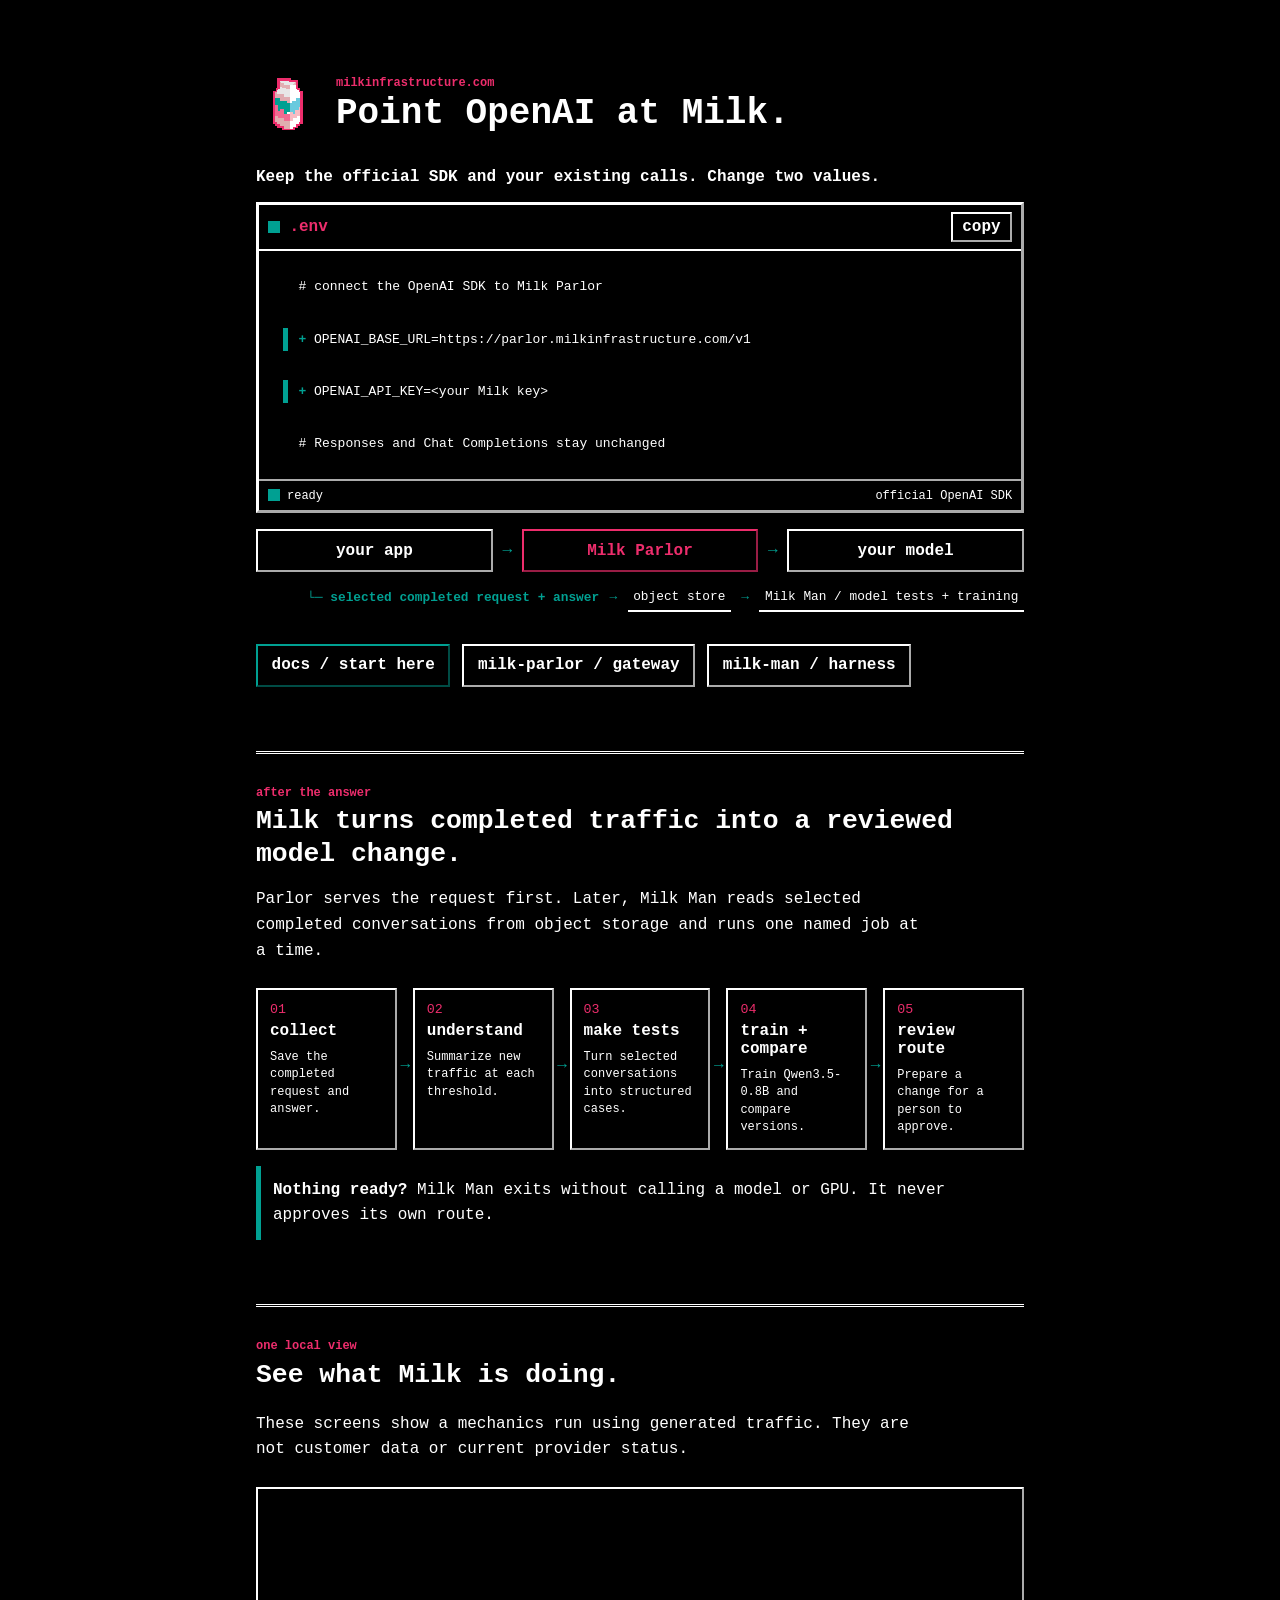
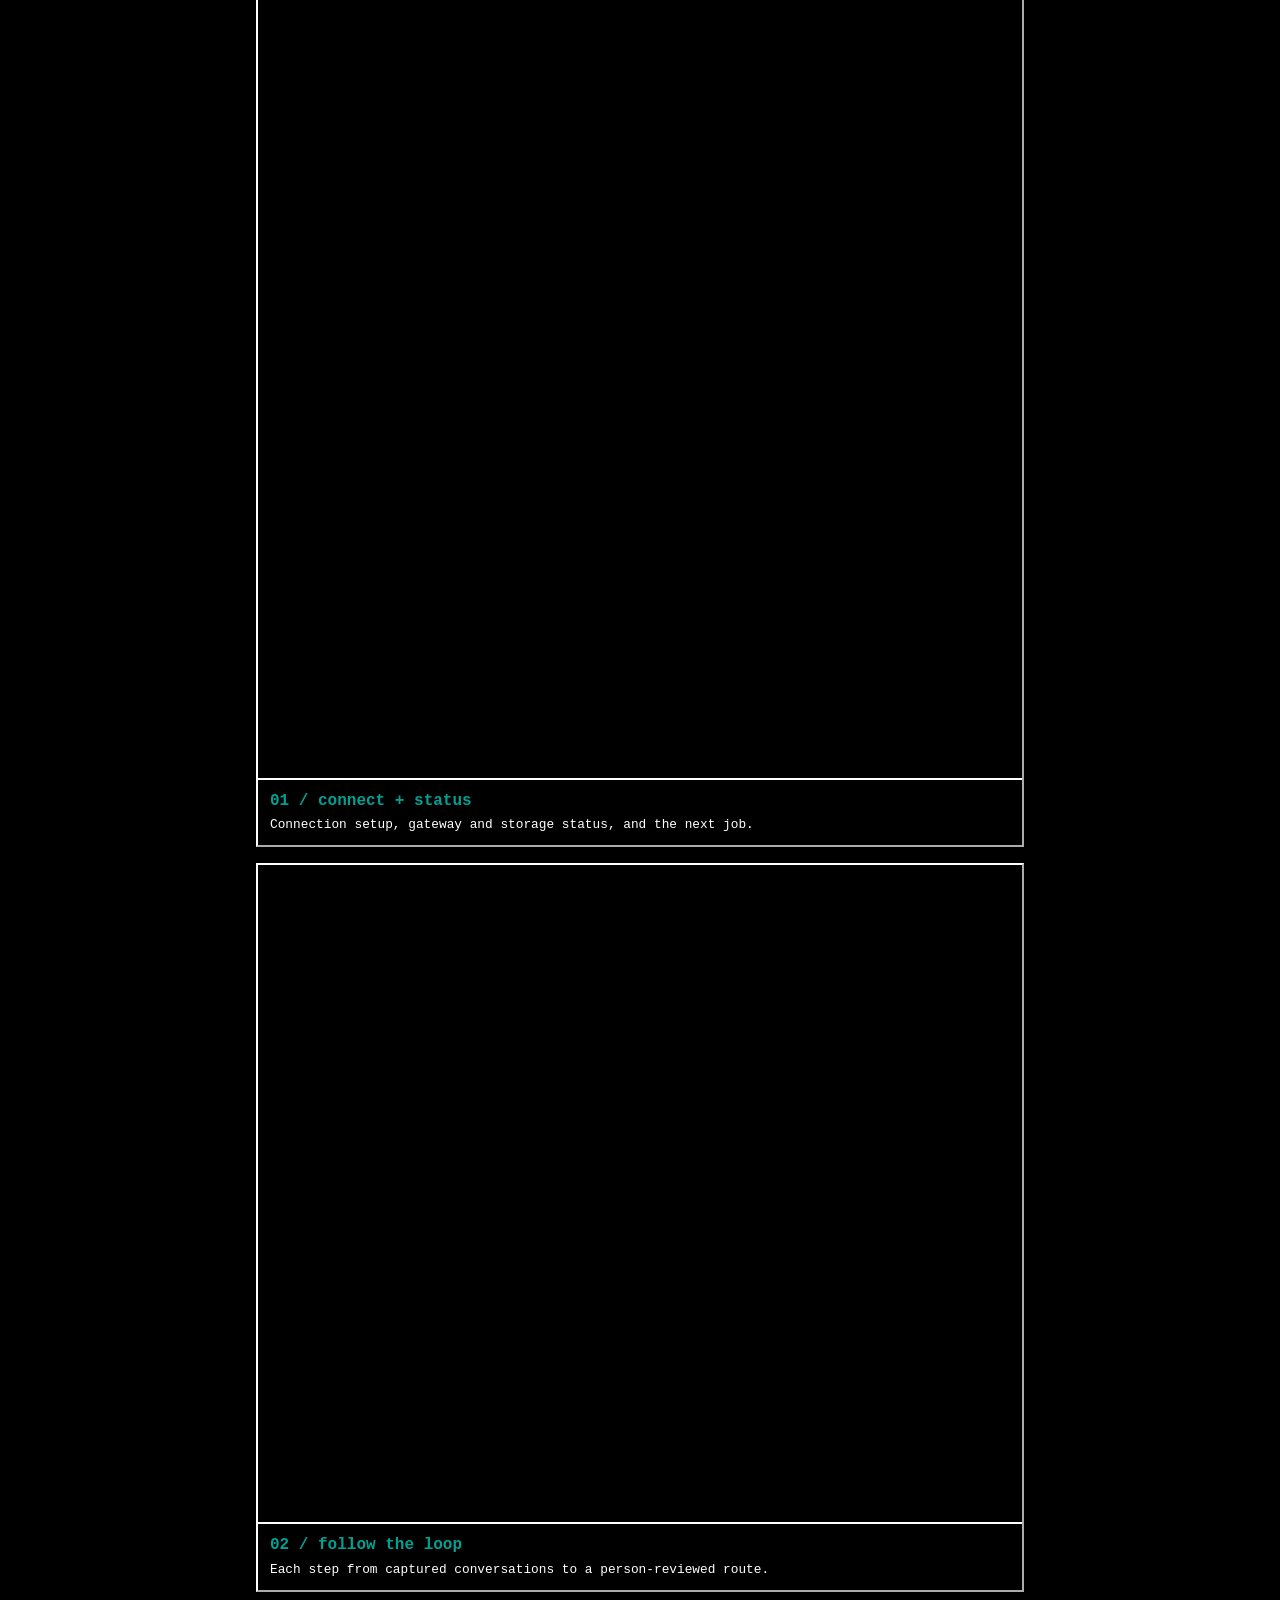
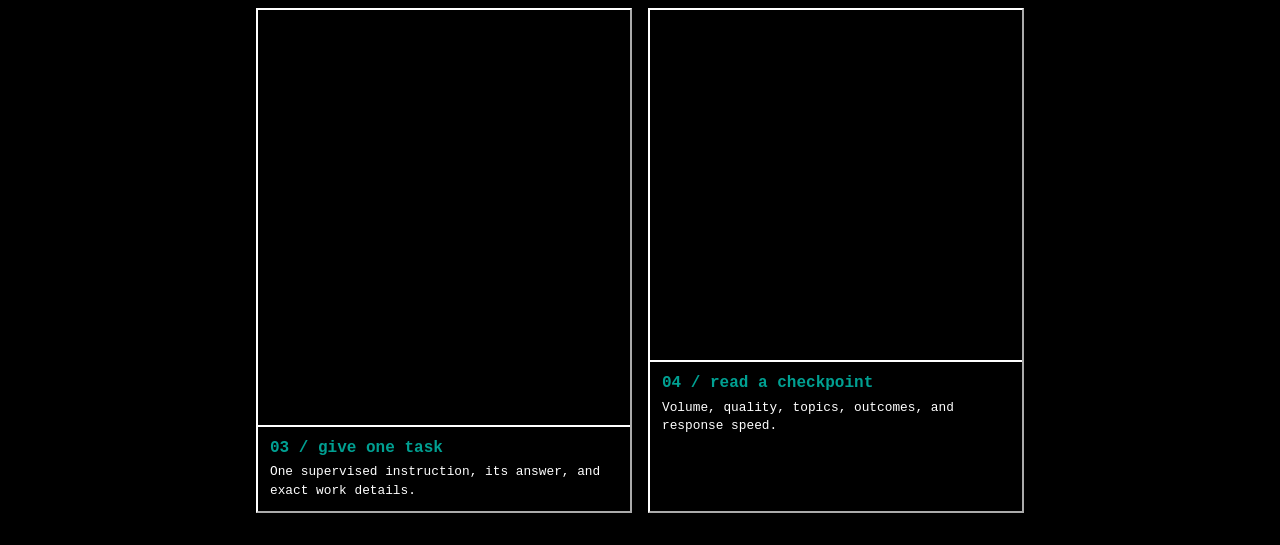
==== index.html @ db49fb7c "Explain the Milk loop visually" ====
<!doctype html>
<html lang="en">
<head>
  <meta charset="utf-8">
  <meta name="viewport" content="width=device-width, initial-scale=1">
  <meta name="description" content="Point the official OpenAI SDK at Milk Parlor. Milk Man processes completed requests and responses from object storage.">
  <meta name="color-scheme" content="dark">
  <meta http-equiv="Content-Security-Policy" content="default-src 'self'; style-src 'self'; script-src 'self'; img-src 'self'; connect-src 'none'; object-src 'none'; base-uri 'none'; form-action 'none'">
  <title>Milk Infrastructure</title>
  <link rel="stylesheet" href="/milk.css">
  <script src="/milk.js" defer></script>
</head>
<body>
  <main>
    <header class="masthead">
      <img class="carton" src="/milk-carton.png" width="80" height="80" alt="">
      <div>
        <p class="domain">milkinfrastructure.com</p>
        <h1>Point OpenAI at Milk.</h1>
      </div>
    </header>

    <p class="lede">Keep the official SDK and your existing calls. Change two values.</p>

    <section class="editor" aria-label="Milk connection settings">
      <header class="editor-bar">
        <span class="lamp" aria-hidden="true"></span>
        <strong>.env</strong>
        <button id="copy" type="button">copy</button>
      </header>
      <pre><code><span class="plain">  # connect the OpenAI SDK to Milk Parlor</span>
<span class="added"><b>+</b> OPENAI_BASE_URL=https://parlor.milkinfrastructure.com/v1</span>
<span class="added"><b>+</b> OPENAI_API_KEY=&lt;your Milk key&gt;</span>
<span class="plain">  # Responses and Chat Completions stay unchanged</span></code></pre>
      <footer class="editor-status">
        <span><i class="status-light" aria-hidden="true"></i> ready</span>
        <span id="copy-state" aria-live="polite">official OpenAI SDK</span>
      </footer>
    </section>

    <div class="routes" aria-label="Milk request and data paths">
      <div class="route">
        <span>your app</span><b>→</b><span class="active">Milk Parlor</span><b>→</b><span>your model</span>
      </div>
      <div class="branch">
        <b>└─ selected completed request + answer</b><b>→</b><span>object store</span><b>→</b><span>Milk Man / model tests + training</span>
      </div>
    </div>

    <nav aria-label="Milk source code">
      <a class="primary" href="/docs/">docs / start here</a>
      <a href="https://github.com/milkinfrastructure/milk-parlor">milk-parlor / gateway</a>
      <a href="https://github.com/milkinfrastructure/milk-man">milk-man / harness</a>
    </nav>

    <section class="tour" aria-labelledby="after-title">
      <p class="domain">after the answer</p>
      <h2 id="after-title">Milk turns completed traffic into a reviewed model change.</h2>
      <p class="tour-intro">Parlor serves the request first. Later, Milk Man reads selected completed conversations from object storage and runs one named job at a time.</p>

      <ol class="milk-loop" aria-label="The Milk data loop">
        <li><small>01</small><strong>collect</strong><span>Save the completed request and answer.</span></li>
        <li><small>02</small><strong>understand</strong><span>Summarize new traffic at each threshold.</span></li>
        <li><small>03</small><strong>make tests</strong><span>Turn selected conversations into structured cases.</span></li>
        <li><small>04</small><strong>train + compare</strong><span>Train Qwen3.5-0.8B and compare versions.</span></li>
        <li><small>05</small><strong>review route</strong><span>Prepare a change for a person to approve.</span></li>
      </ol>
      <p class="loop-note"><b>Nothing ready?</b> Milk Man exits without calling a model or GPU. It never approves its own route.</p>
    </section>

    <section class="tour screens" aria-labelledby="screens-title">
      <p class="domain">one local view</p>
      <h2 id="screens-title">See what Milk is doing.</h2>
      <p class="tour-intro">These screens show a mechanics run using generated traffic. They are not customer data or current provider status.</p>

      <div class="shots">
        <figure class="shot wide">
          <a href="/screens/dashboard-overview.png" target="_blank" rel="noreferrer"><img src="/screens/dashboard-overview.png" width="2223" height="2586" loading="lazy" decoding="async" alt="Milk Man dashboard showing connection setup, live status, and the next job"></a>
          <figcaption><b>01 / connect + status</b><span>Connection setup, gateway and storage status, and the next job.</span></figcaption>
        </figure>
        <figure class="shot wide">
          <a href="/screens/dashboard-loop.png" target="_blank" rel="noreferrer"><img src="/screens/dashboard-loop.png" width="2164" height="1860" loading="lazy" decoding="async" alt="Milk Man dashboard showing each step from captured traffic to a route proposal"></a>
          <figcaption><b>02 / follow the loop</b><span>Each step from captured conversations to a person-reviewed route.</span></figcaption>
        </figure>
        <figure class="shot">
          <a href="/screens/dashboard-conversation.png" target="_blank" rel="noreferrer"><img src="/screens/dashboard-conversation.png" width="2103" height="2346" loading="lazy" decoding="async" alt="Milk Man dashboard conversation and command output"></a>
          <figcaption><b>03 / give one task</b><span>One supervised instruction, its answer, and exact work details.</span></figcaption>
        </figure>
        <figure class="shot">
          <a href="/screens/dashboard-summary.png" target="_blank" rel="noreferrer"><img src="/screens/dashboard-summary.png" width="2085" height="1963" loading="lazy" decoding="async" alt="Milk Man dashboard showing a saved traffic summary"></a>
          <figcaption><b>04 / read a checkpoint</b><span>Volume, quality, topics, outcomes, and response speed.</span></figcaption>
        </figure>
      </div>
    </section>
  </main>
</body>
</html>
---- milk.css ----
:root {
  --black: #000;
  --white: #fff;
  --pink: #ed2d6c;
  --teal: #00a092;
}

* { box-sizing: border-box; }

html { background: var(--black); }

body {
  min-height: 100svh;
  margin: 0;
  background: var(--black);
  color: var(--white);
  font-family: ui-monospace, Menlo, Monaco, "Courier New", monospace;
}

main {
  width: calc(100% - 2rem);
  max-width: 48rem;
  min-width: 0;
  margin: 0 auto;
  padding: clamp(2rem, 8vh, 5rem) 0 2rem;
}

.masthead {
  display: flex;
  align-items: center;
  gap: 1rem;
}

.carton {
  width: 4rem;
  height: 4rem;
  image-rendering: pixelated;
}

.domain {
  margin: 0 0 .35rem;
  color: var(--pink);
  font-size: .75rem;
  font-weight: 700;
}

h1 {
  margin: 0;
  font-size: clamp(1.45rem, 5vw, 2.25rem);
  line-height: 1;
}

h2 {
  margin: 0;
  font-size: clamp(1.2rem, 4vw, 1.65rem);
  line-height: 1.25;
}

.lede {
  margin: 2rem 0 1rem;
  font-weight: 700;
}

.editor {
  width: 100%;
  max-width: 100%;
  min-width: 0;
  overflow: hidden;
  border: 3px outset var(--white);
  background: var(--black);
}

.editor-bar,
.editor-status {
  display: flex;
  align-items: center;
  gap: .6rem;
  padding: .45rem .55rem;
}

.editor-bar { border-bottom: 2px inset var(--white); }
.editor-status { justify-content: space-between; border-top: 2px inset var(--white); font-size: .75rem; }

.lamp,
.status-light {
  display: inline-block;
  width: .75rem;
  height: .75rem;
  border: 3px double var(--teal);
  background: var(--teal);
  vertical-align: -.1rem;
}

.editor-bar strong { color: var(--pink); }

button,
a {
  border: 2px outset var(--white);
  background: var(--black);
  color: var(--white);
  font: inherit;
  font-weight: 700;
}

button {
  margin-left: auto;
  padding: .25rem .6rem;
  cursor: pointer;
}

pre {
  max-width: 100%;
  margin: 0;
  padding: clamp(1rem, 4vw, 1.5rem);
  overflow-x: auto;
  color: var(--white);
  font: inherit;
  line-height: 1.8;
}

code span { display: block; }
.plain { color: var(--white); }
.added { border-left: .35rem solid var(--teal); padding-left: .65rem; }
.added b { color: var(--teal); }

.routes { margin: 1rem 0; }

.route {
  display: grid;
  grid-template-columns: 1fr auto 1fr auto 1fr;
  align-items: center;
  gap: .6rem;
  text-align: center;
}

.route span {
  padding: .65rem .4rem;
  border: 2px outset var(--white);
  font-weight: 700;
}

.route .active { border-color: var(--pink); color: var(--pink); }
.route b,
.branch b { color: var(--teal); }

.branch {
  display: flex;
  align-items: center;
  justify-content: flex-end;
  gap: .65rem;
  padding-top: .75rem;
  font-size: .8rem;
}

.branch span { border-bottom: 2px inset var(--white); padding: .35rem; }

nav {
  display: flex;
  flex-wrap: wrap;
  gap: .75rem;
  margin-top: 2rem;
}

.tour {
  margin-top: 4rem;
  padding-top: 2rem;
  border-top: 3px double var(--white);
}

.tour-intro {
  max-width: 42rem;
  margin: 1rem 0 1.5rem;
  line-height: 1.6;
}

.milk-loop {
  display: grid;
  grid-template-columns: repeat(5, 1fr);
  gap: 1rem;
  margin: 0;
  padding: 0;
  list-style: none;
}

.milk-loop li {
  position: relative;
  min-width: 0;
  padding: .75rem;
  border: 2px outset var(--white);
}

.milk-loop li:not(:last-child)::after {
  content: "→";
  position: absolute;
  top: calc(50% - .75rem);
  right: -.95rem;
  color: var(--teal);
  z-index: 1;
}

.milk-loop small,
.milk-loop strong,
.milk-loop span { display: block; }
.milk-loop small { color: var(--pink); }
.milk-loop strong { margin: .3rem 0 .55rem; }
.milk-loop span { font-size: .75rem; line-height: 1.45; }

.loop-note {
  margin: 1rem 0 0;
  padding: .75rem;
  border-left: .35rem solid var(--teal);
  line-height: 1.55;
}

.screens h2 { margin-bottom: 1.25rem; }

.shots {
  display: grid;
  grid-template-columns: repeat(2, 1fr);
  gap: 1rem;
}

.shot {
  min-width: 0;
  margin: 0;
  border: 2px outset var(--white);
}

.shot.wide { grid-column: 1 / -1; }
.shot > a { display: block; padding: 0; border: 0; }
.shot > a:hover,
.shot > a:focus-visible { background: var(--black); outline: 2px solid var(--pink); outline-offset: 2px; }

.shot img {
  display: block;
  width: 100%;
  height: auto;
  border-bottom: 2px inset var(--white);
}

.shot figcaption { padding: .65rem .75rem; line-height: 1.45; }
.shot figcaption b,
.shot figcaption span { display: block; }
.shot figcaption b { margin-bottom: .2rem; color: var(--teal); }
.shot figcaption span { font-size: .8rem; }

a {
  padding: .65rem .85rem;
  text-decoration: none;
}

a.primary { border-color: var(--teal); }

button:hover,
button:focus-visible,
a:hover,
a:focus-visible {
  border-color: var(--pink);
  background: var(--pink);
  color: var(--black);
  outline: 0;
}

button:active,
a:active { border-style: inset; }

.docs { max-width: 56rem; }

.docs .masthead { margin-bottom: 1.5rem; }

.docs-nav {
  margin: 0 0 2.5rem;
  padding-bottom: 1.5rem;
  border-bottom: 2px solid var(--white);
}

.intro {
  max-width: 44rem;
  margin: 0 0 2.5rem;
  font-size: 1.1rem;
  line-height: 1.6;
}

.doc-section {
  padding: 1.5rem 0;
  border-top: 2px solid var(--white);
}

.doc-section h2 {
  margin: 0 0 1rem;
  color: var(--pink);
  font-size: 1.1rem;
}

.doc-section h3 { margin: 1.5rem 0 .5rem; font-size: 1rem; }
.doc-section p,
.doc-section li,
.terms dd { line-height: 1.55; }

.programs {
  display: grid;
  grid-template-columns: 1fr 1fr;
  gap: 1rem;
}

.program {
  padding: 1rem;
  border: 2px inset var(--white);
}

.program h3 { margin: 0 0 .5rem; }
.program p { margin: 0; }

.command {
  margin: .75rem 0 1rem;
  border: 2px inset var(--white);
  font-size: .9rem;
  white-space: pre-wrap;
  overflow-wrap: anywhere;
}

.steps { padding-left: 1.4rem; }
.steps li { margin: 1rem 0; padding-left: .35rem; }

.milk-path {
  display: grid;
  grid-template-columns: repeat(5, 1fr);
  margin: 1rem 0;
  border: 2px inset var(--white);
}

.milk-path span {
  padding: .8rem .5rem;
  border-right: 1px solid var(--white);
  text-align: center;
  font-weight: 700;
}

.milk-path span:last-child { border-right: 0; }
.milk-path .active { color: var(--pink); }
.milk-path .done { color: var(--teal); }

.terms {
  display: grid;
  grid-template-columns: max-content 1fr;
  gap: .5rem 1rem;
  margin: 1rem 0;
}

.terms dt { color: var(--teal); font-weight: 700; }
.terms dd { margin: 0; }

.tree { color: var(--teal); }
.fine { font-size: .85rem; }

@media (max-width: 34rem) {
  pre { white-space: pre-wrap; word-break: break-all; font-size: .78rem; }
  .added { overflow-wrap: anywhere; word-break: break-all; }
  .editor-status { flex-wrap: wrap; }
  .route { grid-template-columns: 1fr; }
  .route b { transform: rotate(90deg); }
  .branch { align-items: stretch; flex-direction: column; text-align: center; }
  .branch b { transform: none; }
  .programs,
  .milk-path,
  .milk-loop,
  .shots { grid-template-columns: 1fr; }
  .milk-loop li:not(:last-child)::after { content: "↓"; top: auto; right: calc(50% - .3rem); bottom: -1.15rem; }
  .shot.wide { grid-column: auto; }
  .milk-path span { border-right: 0; border-bottom: 1px solid var(--white); }
  .milk-path span:last-child { border-bottom: 0; }
  .terms { grid-template-columns: 1fr; }
  .terms dd { margin-bottom: .75rem; }
  nav { align-items: stretch; flex-direction: column; }
  a { text-align: center; }
}
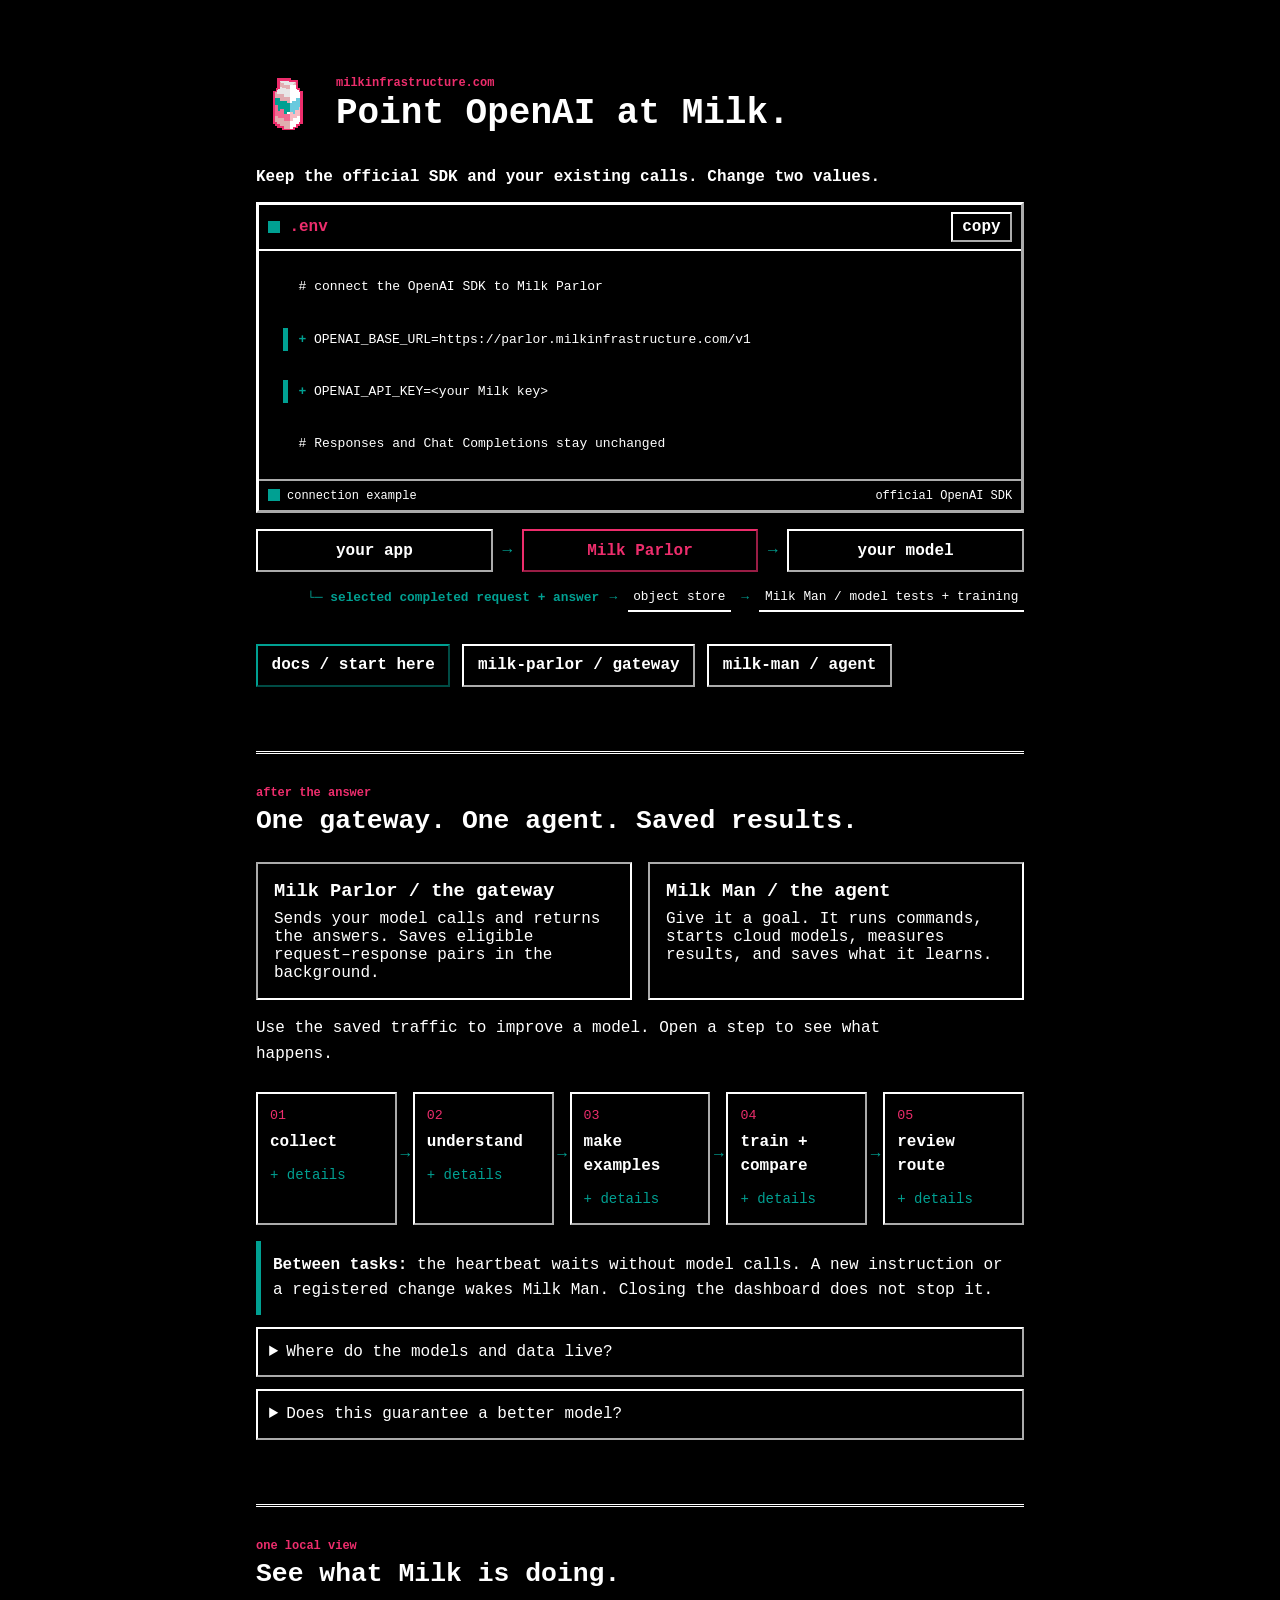
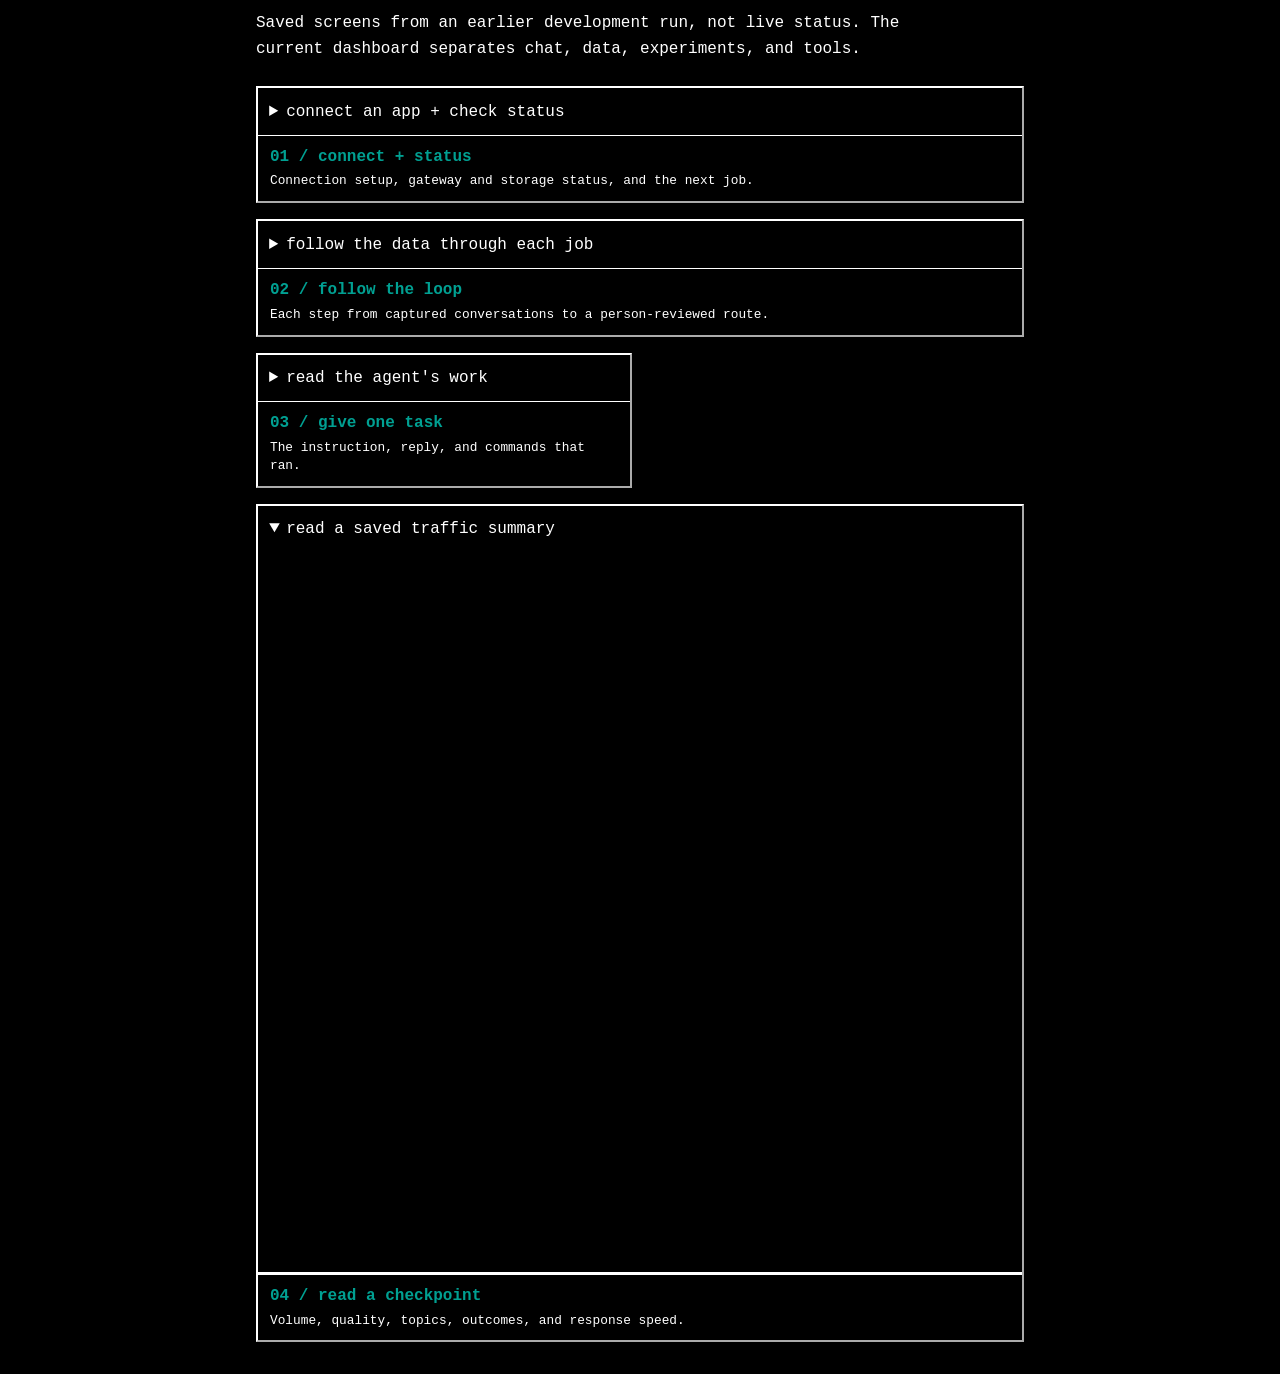
==== commit 74a87c07: "Explain Milk with expandable steps and current local setup" ====
--- a/index.html
+++ b/index.html
@@ -33,7 +33,7 @@
 <span class="added"><b>+</b> OPENAI_API_KEY=&lt;your Milk key&gt;</span>
 <span class="plain">  # Responses and Chat Completions stay unchanged</span></code></pre>
       <footer class="editor-status">
-        <span><i class="status-light" aria-hidden="true"></i> ready</span>
+        <span><i class="status-light" aria-hidden="true"></i> connection example</span>
         <span id="copy-state" aria-live="polite">official OpenAI SDK</span>
       </footer>
     </section>
@@ -50,44 +50,50 @@
     <nav aria-label="Milk source code">
       <a class="primary" href="/docs/">docs / start here</a>
       <a href="https://github.com/milkinfrastructure/milk-parlor">milk-parlor / gateway</a>
-      <a href="https://github.com/milkinfrastructure/milk-man">milk-man / harness</a>
+      <a href="https://github.com/milkinfrastructure/milk-man">milk-man / agent</a>
     </nav>
 
     <section class="tour" aria-labelledby="after-title">
       <p class="domain">after the answer</p>
-      <h2 id="after-title">Milk turns completed traffic into a reviewed model change.</h2>
-      <p class="tour-intro">Parlor serves the request first. Later, Milk Man reads selected completed conversations from object storage and runs one named job at a time.</p>
+      <h2 id="after-title">One gateway. One agent. Saved results.</h2>
+      <div class="programs overview">
+        <article class="program"><h3>Milk Parlor / the gateway</h3><p>Sends your model calls and returns the answers. Saves eligible request–response pairs in the background.</p></article>
+        <article class="program"><h3>Milk Man / the agent</h3><p>Give it a goal. It runs commands, starts cloud models, measures results, and saves what it learns.</p></article>
+      </div>
+      <p class="tour-intro">Use the saved traffic to improve a model. Open a step to see what happens.</p>
 
       <ol class="milk-loop" aria-label="The Milk data loop">
-        <li><small>01</small><strong>collect</strong><span>Save the completed request and answer.</span></li>
-        <li><small>02</small><strong>understand</strong><span>Summarize new traffic at each threshold.</span></li>
-        <li><small>03</small><strong>make tests</strong><span>Turn selected conversations into structured cases.</span></li>
-        <li><small>04</small><strong>train + compare</strong><span>Train Qwen3.5-0.8B and compare versions.</span></li>
-        <li><small>05</small><strong>review route</strong><span>Prepare a change for a person to approve.</span></li>
+        <li><details><summary><small>01</small><strong>collect</strong></summary><p>Save each eligible request and answer under your account's unique ID. Related exchanges stay grouped as one task.</p></details></li>
+        <li><details><summary><small>02</small><strong>understand</strong></summary><p>Count new exchanges. At configured milestones, save a summary of topics, tasks, and response times.</p></details></li>
+        <li><details><summary><small>03</small><strong>make examples</strong></summary><p>A teacher model writes new tasks inspired by the traffic. Keep training tasks separate from the tasks used to judge improvement.</p></details></li>
+        <li><details><summary><small>04</small><strong>train + compare</strong></summary><p>Train an open model, tune how it runs, and compare answers, speed, and cost on the same tasks. Qwen3.5-0.8B is the first training base.</p></details></li>
+        <li><details><summary><small>05</small><strong>review route</strong></summary><p>Prepare a gateway rule for the selected model. The operator reviews and signs it before customer traffic moves.</p></details></li>
       </ol>
-      <p class="loop-note"><b>Nothing ready?</b> Milk Man exits without calling a model or GPU. It never approves its own route.</p>
+      <p class="loop-note"><b>Between tasks:</b> the heartbeat waits without model calls. A new instruction or a registered change wakes Milk Man. Closing the dashboard does not stop it.</p>
+      <details class="explain"><summary>Where do the models and data live?</summary><p>Environment variables select local files or S3-compatible storage, managed inference APIs, and owned Baseten or Modal GPUs. Model files are cached separately from the runtime image. Milk Man can run locally while the data and compute stay in the cloud.</p></details>
+      <details class="explain"><summary>Does this guarantee a better model?</summary><p>No. Milk keeps the experiment and its result, including failures. Speed improvements and better answers are different measurements. The goal is to beat a chosen baseline on your tasks, not to claim a universal ranking.</p></details>
     </section>
 
     <section class="tour screens" aria-labelledby="screens-title">
       <p class="domain">one local view</p>
       <h2 id="screens-title">See what Milk is doing.</h2>
-      <p class="tour-intro">These screens show a mechanics run using generated traffic. They are not customer data or current provider status.</p>
+      <p class="tour-intro">Saved screens from an earlier development run, not live status. The current dashboard separates chat, data, experiments, and tools.</p>
 
       <div class="shots">
         <figure class="shot wide">
-          <a href="/screens/dashboard-overview.png" target="_blank" rel="noreferrer"><img src="/screens/dashboard-overview.png" width="2223" height="2586" loading="lazy" decoding="async" alt="Milk Man dashboard showing connection setup, live status, and the next job"></a>
+          <details><summary>connect an app + check status</summary><a href="/screens/dashboard-overview.png" target="_blank" rel="noreferrer"><img src="/screens/dashboard-overview.png" width="2223" height="2586" loading="lazy" decoding="async" alt="Milk Man dashboard showing connection setup, live status, and the next job"></a></details>
           <figcaption><b>01 / connect + status</b><span>Connection setup, gateway and storage status, and the next job.</span></figcaption>
         </figure>
         <figure class="shot wide">
-          <a href="/screens/dashboard-loop.png" target="_blank" rel="noreferrer"><img src="/screens/dashboard-loop.png" width="2164" height="1860" loading="lazy" decoding="async" alt="Milk Man dashboard showing each step from captured traffic to a route proposal"></a>
+          <details><summary>follow the data through each job</summary><a href="/screens/dashboard-loop.png" target="_blank" rel="noreferrer"><img src="/screens/dashboard-loop.png" width="2164" height="1860" loading="lazy" decoding="async" alt="Milk Man dashboard showing each step from captured traffic to a route proposal"></a></details>
           <figcaption><b>02 / follow the loop</b><span>Each step from captured conversations to a person-reviewed route.</span></figcaption>
         </figure>
         <figure class="shot">
-          <a href="/screens/dashboard-conversation.png" target="_blank" rel="noreferrer"><img src="/screens/dashboard-conversation.png" width="2103" height="2346" loading="lazy" decoding="async" alt="Milk Man dashboard conversation and command output"></a>
-          <figcaption><b>03 / give one task</b><span>One supervised instruction, its answer, and exact work details.</span></figcaption>
+          <details><summary>read the agent's work</summary><a href="/screens/dashboard-conversation.png" target="_blank" rel="noreferrer"><img src="/screens/dashboard-conversation.png" width="2103" height="2346" loading="lazy" decoding="async" alt="Milk Man dashboard conversation and command output"></a></details>
+          <figcaption><b>03 / give one task</b><span>The instruction, reply, and commands that ran.</span></figcaption>
         </figure>
         <figure class="shot">
-          <a href="/screens/dashboard-summary.png" target="_blank" rel="noreferrer"><img src="/screens/dashboard-summary.png" width="2085" height="1963" loading="lazy" decoding="async" alt="Milk Man dashboard showing a saved traffic summary"></a>
+          <details open><summary>read a saved traffic summary</summary><a href="/screens/dashboard-summary.png" target="_blank" rel="noreferrer"><img src="/screens/dashboard-summary.png" width="2085" height="1963" loading="lazy" decoding="async" alt="Milk Man dashboard showing a saved traffic summary"></a></details>
           <figcaption><b>04 / read a checkpoint</b><span>Volume, quality, topics, outcomes, and response speed.</span></figcaption>
         </figure>
       </div>
--- a/milk.css
+++ b/milk.css
@@ -204,6 +204,22 @@
 .milk-loop small { color: var(--pink); }
 .milk-loop strong { margin: .3rem 0 .55rem; }
 .milk-loop span { font-size: .75rem; line-height: 1.45; }
+.overview { margin-top: 1.5rem; }
+summary { cursor: pointer; line-height: 1.5; }
+summary:focus-visible { outline: 2px solid var(--teal); outline-offset: 3px; }
+.milk-loop summary { list-style: none; }
+.milk-loop summary::-webkit-details-marker { display: none; }
+.milk-loop summary::after { content: "+ details"; font-size: 14px; color: var(--teal); }
+.milk-loop details[open] summary::after { content: "− close"; }
+.milk-loop:has(details[open]) { grid-template-columns: 1fr; }
+.milk-loop:has(details[open]) li:not(:last-child)::after { content: "↓"; top: auto; right: calc(50% - .3rem); bottom: -1.15rem; }
+.milk-loop details p { font-size: 14px; line-height: 1.5; }
+.explain { margin-top: .75rem; border: 2px outset var(--white); }
+.explain summary, .shot summary { padding: .7rem; }
+.explain p { padding: 0 .7rem .7rem; margin: 0; line-height: 1.55; }
+.shot details > a { display: block; padding: 0; border: 0; }
+.shot:has(details[open]) { grid-column: 1 / -1; }
+.shot figcaption { border-top: 1px solid var(--white); }
 
 .loop-note {
   margin: 1rem 0 0;
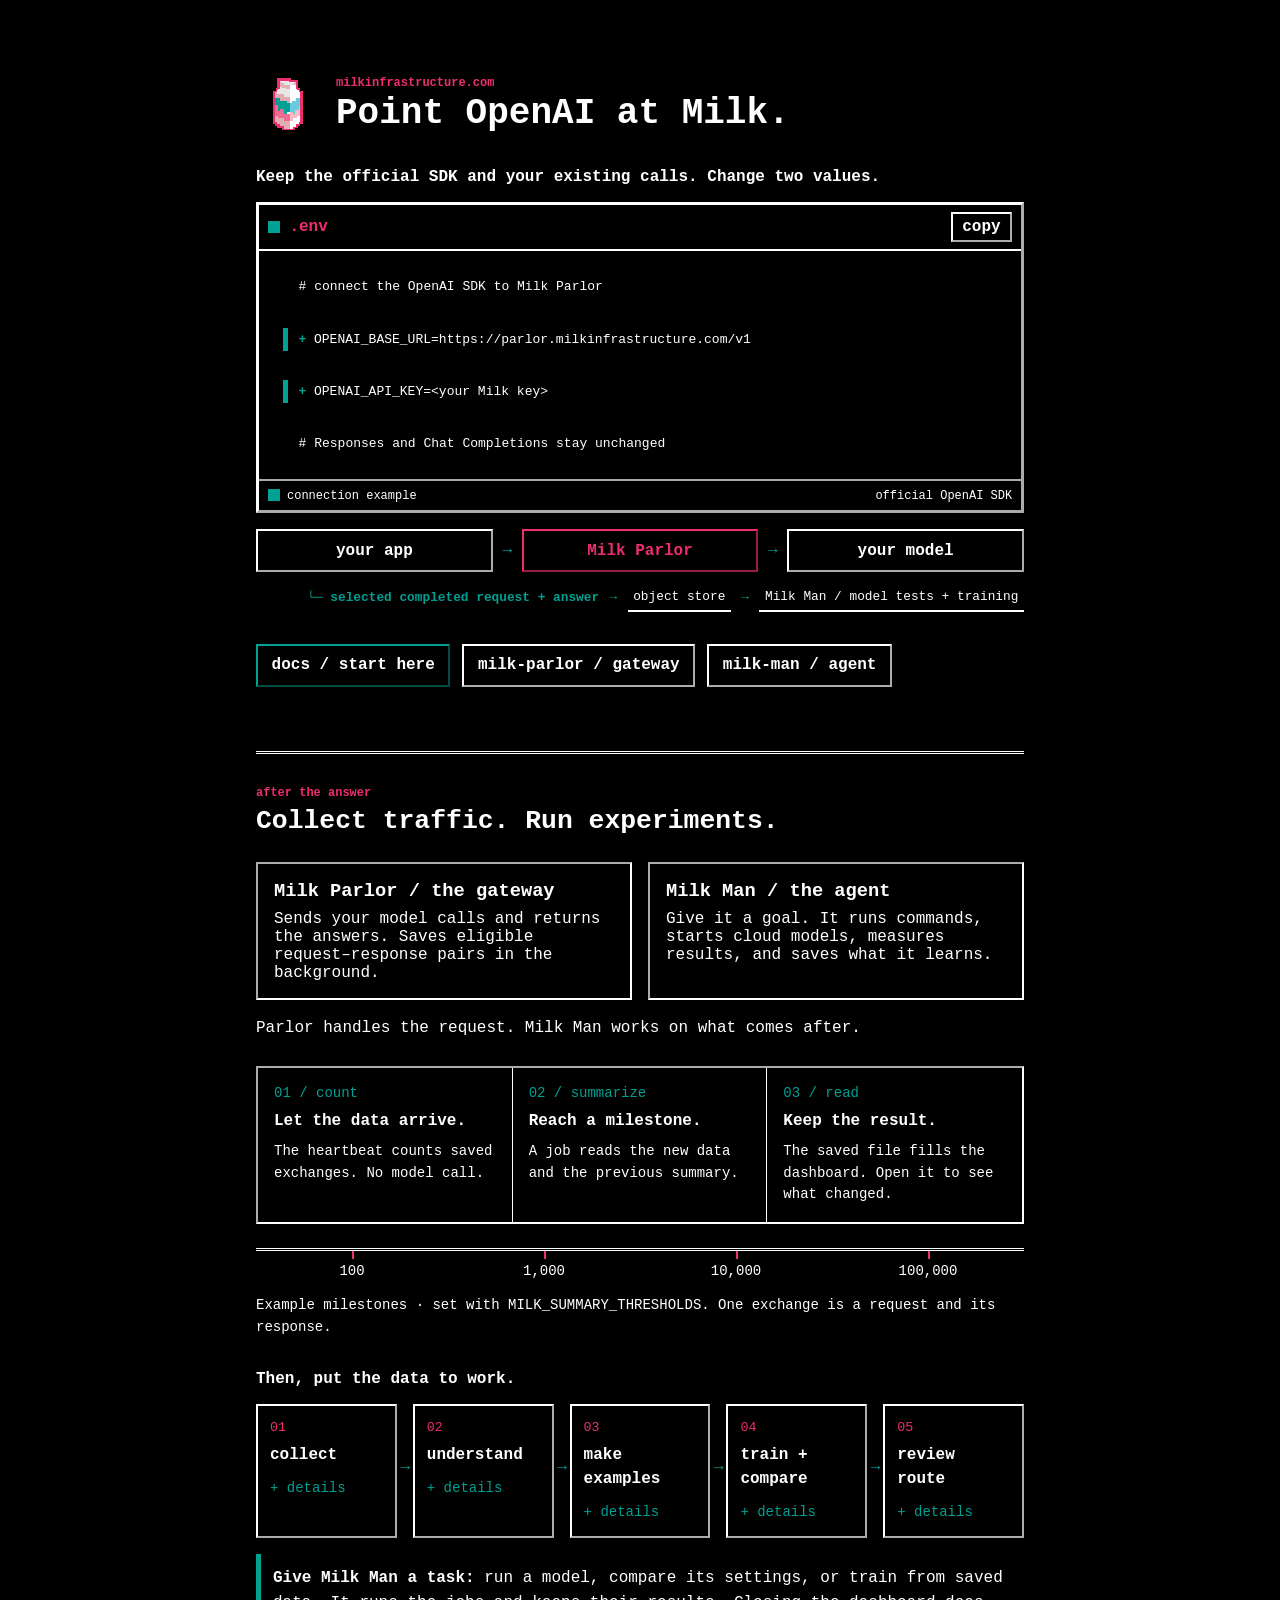
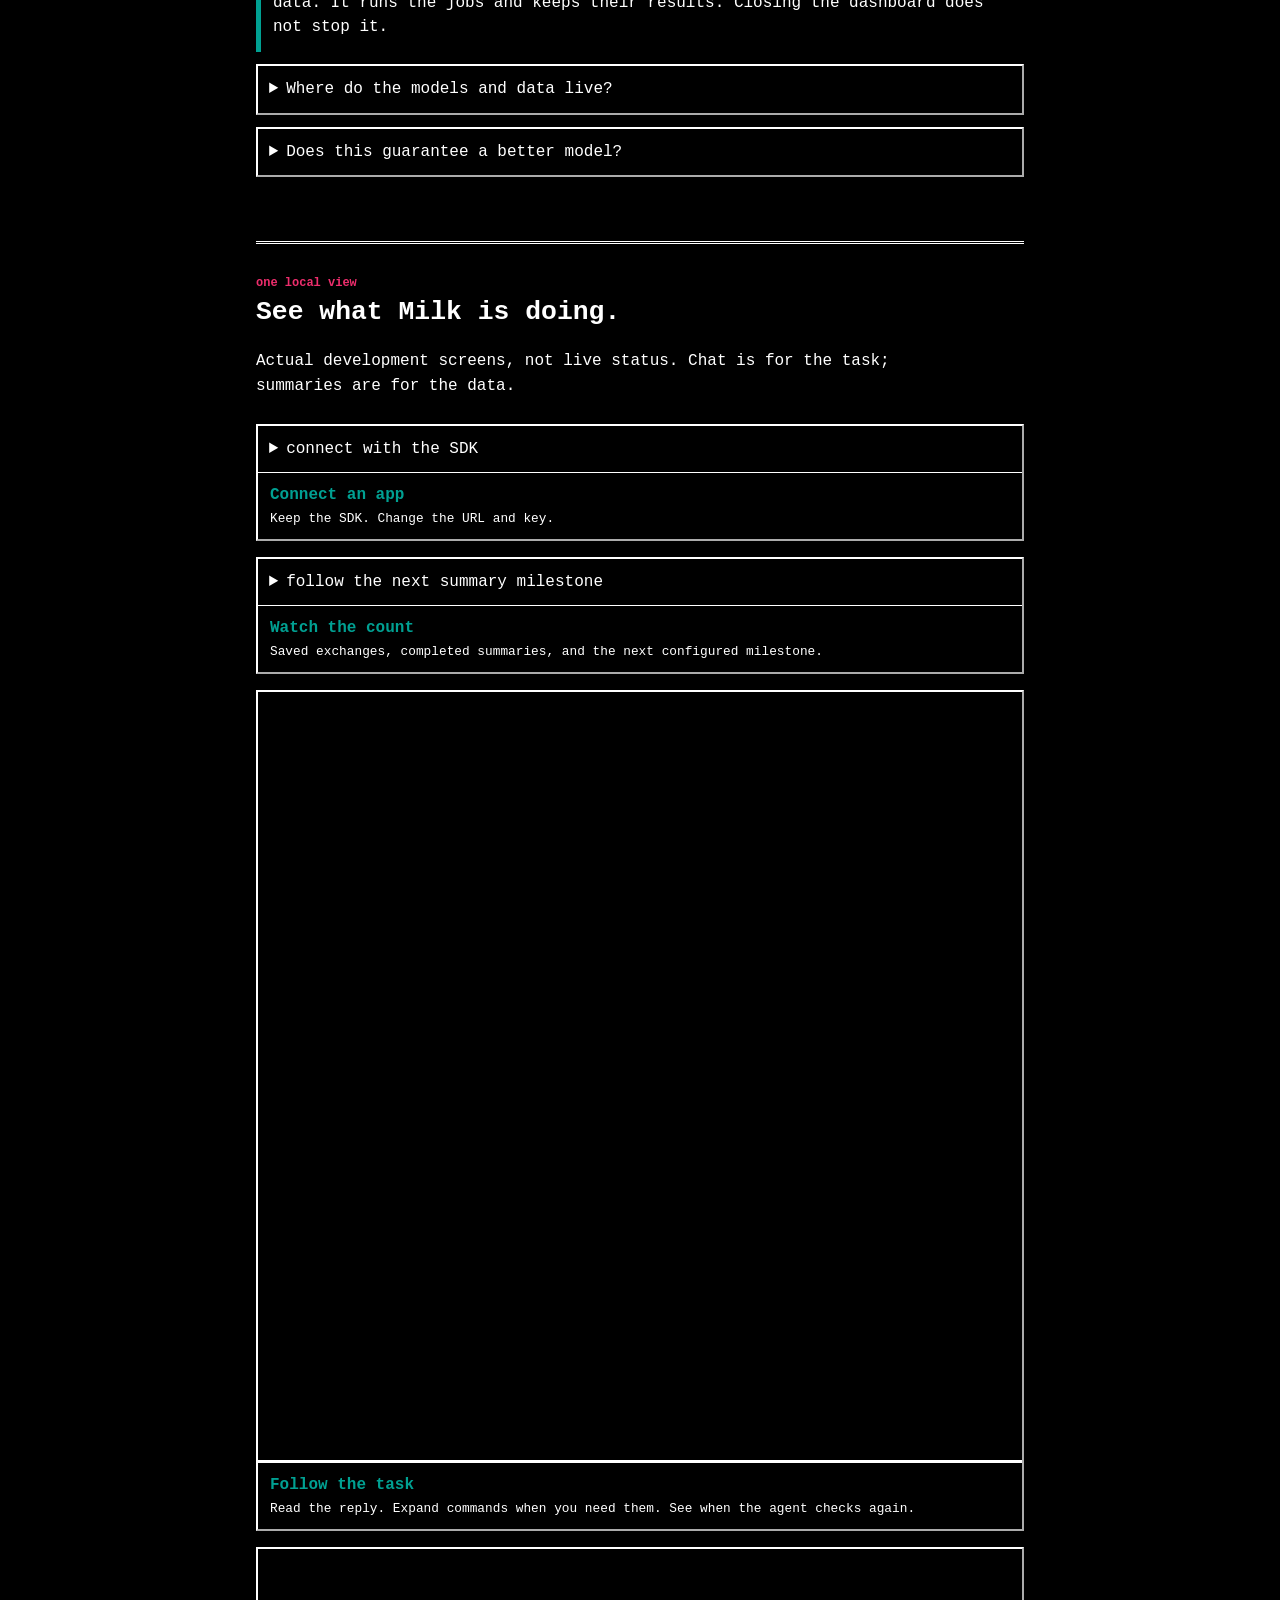
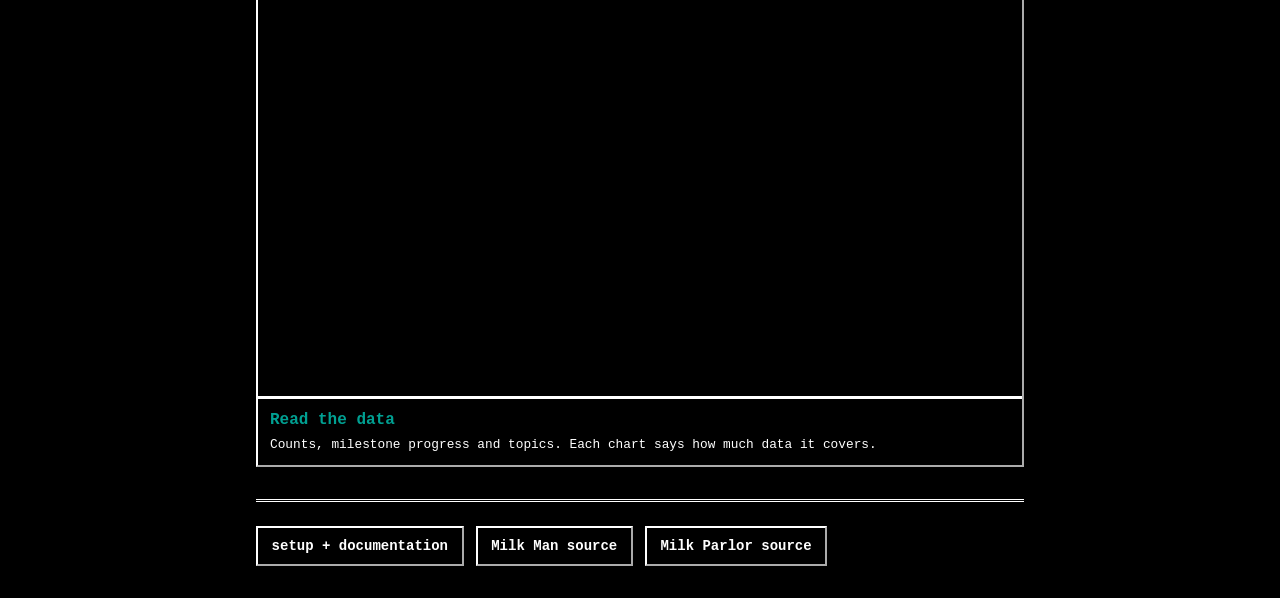
==== commit 049ec244: "Explain the summary loop and show the current Milk dashboard" ====
--- a/index.html
+++ b/index.html
@@ -55,12 +55,24 @@
 
     <section class="tour" aria-labelledby="after-title">
       <p class="domain">after the answer</p>
-      <h2 id="after-title">One gateway. One agent. Saved results.</h2>
+      <h2 id="after-title">Collect traffic. Run experiments.</h2>
       <div class="programs overview">
         <article class="program"><h3>Milk Parlor / the gateway</h3><p>Sends your model calls and returns the answers. Saves eligible request–response pairs in the background.</p></article>
         <article class="program"><h3>Milk Man / the agent</h3><p>Give it a goal. It runs commands, starts cloud models, measures results, and saves what it learns.</p></article>
       </div>
-      <p class="tour-intro">Use the saved traffic to improve a model. Open a step to see what happens.</p>
+      <p class="tour-intro">Parlor handles the request. Milk Man works on what comes after.</p>
+
+      <div class="checkpoint-flow" aria-label="Automatic summary workflow">
+        <div><small>01 / count</small><h3>Let the data arrive.</h3><p>The heartbeat counts saved exchanges. No model call.</p></div>
+        <div><small>02 / summarize</small><h3>Reach a milestone.</h3><p>A job reads the new data and the previous summary.</p></div>
+        <div><small>03 / read</small><h3>Keep the result.</h3><p>The saved file fills the dashboard. Open it to see what changed.</p></div>
+      </div>
+      <div class="milestone-example" aria-label="Example summary milestones: 100, 1000, 10000 and 100000 exchanges">
+        <span>100</span><span>1,000</span><span>10,000</span><span>100,000</span>
+      </div>
+      <p class="config-note">Example milestones · set with <code>MILK_SUMMARY_THRESHOLDS</code>. One exchange is a request and its response.</p>
+
+      <h3 class="loop-heading">Then, put the data to work.</h3>
 
       <ol class="milk-loop" aria-label="The Milk data loop">
         <li><details><summary><small>01</small><strong>collect</strong></summary><p>Save each eligible request and answer under your account's unique ID. Related exchanges stay grouped as one task.</p></details></li>
@@ -69,7 +81,7 @@
         <li><details><summary><small>04</small><strong>train + compare</strong></summary><p>Train an open model, tune how it runs, and compare answers, speed, and cost on the same tasks. Qwen3.5-0.8B is the first training base.</p></details></li>
         <li><details><summary><small>05</small><strong>review route</strong></summary><p>Prepare a gateway rule for the selected model. The operator reviews and signs it before customer traffic moves.</p></details></li>
       </ol>
-      <p class="loop-note"><b>Between tasks:</b> the heartbeat waits without model calls. A new instruction or a registered change wakes Milk Man. Closing the dashboard does not stop it.</p>
+      <p class="loop-note"><b>Give Milk Man a task:</b> run a model, compare its settings, or train from saved data. It runs the jobs and keeps their results. Closing the dashboard does not stop it.</p>
       <details class="explain"><summary>Where do the models and data live?</summary><p>Environment variables select local files or S3-compatible storage, managed inference APIs, and owned Baseten or Modal GPUs. Model files are cached separately from the runtime image. Milk Man can run locally while the data and compute stay in the cloud.</p></details>
       <details class="explain"><summary>Does this guarantee a better model?</summary><p>No. Milk keeps the experiment and its result, including failures. Speed improvements and better answers are different measurements. The goal is to beat a chosen baseline on your tasks, not to claim a universal ranking.</p></details>
     </section>
@@ -77,27 +89,28 @@
     <section class="tour screens" aria-labelledby="screens-title">
       <p class="domain">one local view</p>
       <h2 id="screens-title">See what Milk is doing.</h2>
-      <p class="tour-intro">Saved screens from an earlier development run, not live status. The current dashboard separates chat, data, experiments, and tools.</p>
+      <p class="tour-intro">Actual development screens, not live status. Chat is for the task; summaries are for the data.</p>
 
       <div class="shots">
         <figure class="shot wide">
-          <details><summary>connect an app + check status</summary><a href="/screens/dashboard-overview.png" target="_blank" rel="noreferrer"><img src="/screens/dashboard-overview.png" width="2223" height="2586" loading="lazy" decoding="async" alt="Milk Man dashboard showing connection setup, live status, and the next job"></a></details>
-          <figcaption><b>01 / connect + status</b><span>Connection setup, gateway and storage status, and the next job.</span></figcaption>
+          <details><summary>connect with the SDK</summary><a href="/screens/dashboard-overview.png" target="_blank" rel="noreferrer"><img src="/screens/dashboard-overview.png" width="1200" height="1079" loading="lazy" decoding="async" alt="Milk dashboard with the two OpenAI SDK settings and request-to-storage diagram"></a></details>
+          <figcaption><b>Connect an app</b><span>Keep the SDK. Change the URL and key.</span></figcaption>
         </figure>
         <figure class="shot wide">
-          <details><summary>follow the data through each job</summary><a href="/screens/dashboard-loop.png" target="_blank" rel="noreferrer"><img src="/screens/dashboard-loop.png" width="2164" height="1860" loading="lazy" decoding="async" alt="Milk Man dashboard showing each step from captured traffic to a route proposal"></a></details>
-          <figcaption><b>02 / follow the loop</b><span>Each step from captured conversations to a person-reviewed route.</span></figcaption>
+          <details><summary>follow the next summary milestone</summary><a href="/screens/dashboard-loop.png" target="_blank" rel="noreferrer"><img src="/screens/dashboard-loop.png" width="1168" height="775" loading="lazy" decoding="async" alt="Milk Man showing 241 saved exchanges, 100 summarized, and the next summary milestone at 1000"></a></details>
+          <figcaption><b>Watch the count</b><span>Saved exchanges, completed summaries, and the next configured milestone.</span></figcaption>
         </figure>
         <figure class="shot">
-          <details><summary>read the agent's work</summary><a href="/screens/dashboard-conversation.png" target="_blank" rel="noreferrer"><img src="/screens/dashboard-conversation.png" width="2103" height="2346" loading="lazy" decoding="async" alt="Milk Man dashboard conversation and command output"></a></details>
-          <figcaption><b>03 / give one task</b><span>The instruction, reply, and commands that ran.</span></figcaption>
+          <a href="/screens/dashboard-conversation.png" target="_blank" rel="noreferrer"><img src="/screens/dashboard-conversation.png" width="1200" height="1207" loading="lazy" decoding="async" alt="Milk Man chat reporting the completed three-step training run beside its idle heartbeat"></a>
+          <figcaption><b>Follow the task</b><span>Read the reply. Expand commands when you need them. See when the agent checks again.</span></figcaption>
         </figure>
         <figure class="shot">
-          <details open><summary>read a saved traffic summary</summary><a href="/screens/dashboard-summary.png" target="_blank" rel="noreferrer"><img src="/screens/dashboard-summary.png" width="2085" height="1963" loading="lazy" decoding="async" alt="Milk Man dashboard showing a saved traffic summary"></a></details>
-          <figcaption><b>04 / read a checkpoint</b><span>Volume, quality, topics, outcomes, and response speed.</span></figcaption>
+          <a href="/screens/dashboard-summary.png" target="_blank" rel="noreferrer"><img src="/screens/dashboard-summary.png" width="1168" height="683" loading="lazy" decoding="async" alt="Milk Man summary of 100 exchanges with topics and tasks from eight labeled examples"></a>
+          <figcaption><b>Read the data</b><span>Counts, milestone progress and topics. Each chart says how much data it covers.</span></figcaption>
         </figure>
       </div>
     </section>
+    <footer class="page-footer"><a href="/docs/">setup + documentation</a><a href="https://github.com/milkinfrastructure/milk-man">Milk Man source</a><a href="https://github.com/milkinfrastructure/milk-parlor">Milk Parlor source</a></footer>
   </main>
 </body>
 </html>
--- a/milk.css
+++ b/milk.css
@@ -172,6 +172,20 @@
   margin: 1rem 0 1.5rem;
   line-height: 1.6;
 }
+
+.checkpoint-flow { display: grid; grid-template-columns: repeat(3, minmax(0, 1fr)); border: 2px inset var(--white); }
+.checkpoint-flow > div { padding: 1rem; border-right: 1px solid var(--white); }
+.checkpoint-flow > div:last-child { border: 0; }
+.checkpoint-flow small { color: var(--teal); font-size: .875rem; }
+.checkpoint-flow h3 { font-size: 1rem; margin: .65rem 0; }
+.checkpoint-flow p { margin: 0; font-size: .875rem; line-height: 1.55; }
+.milestone-example { display: grid; grid-template-columns: repeat(4, 1fr); margin-top: 1.5rem; border-top: 3px double var(--white); }
+.milestone-example span { position: relative; padding: .75rem 0; text-align: center; font-size: .875rem; }
+.milestone-example span::before { content: ""; position: absolute; width: 2px; height: .5rem; top: 0; left: 50%; background: var(--pink); }
+.config-note { font-size: .875rem; line-height: 1.55; margin: .25rem 0 2rem; }
+.config-note code { font: inherit; overflow-wrap: anywhere; }
+.loop-heading { font-size: 1rem; margin: 2rem 0 1rem; }
+.page-footer { display: flex; flex-wrap: wrap; gap: .75rem; border-top: 3px double var(--white); padding-top: 1.5rem; margin-top: 2rem; font-size: .875rem; }
 
 .milk-loop {
   display: grid;
@@ -232,7 +246,7 @@
 
 .shots {
   display: grid;
-  grid-template-columns: repeat(2, 1fr);
+  grid-template-columns: 1fr;
   gap: 1rem;
 }
 
@@ -272,10 +286,8 @@
 a:hover,
 a:focus-visible {
   border-color: var(--pink);
-  background: var(--pink);
-  color: var(--black);
-  outline: 0;
-}
+}
+button:focus-visible, a:focus-visible { outline: 2px solid var(--teal); outline-offset: 3px; }
 
 button:active,
 a:active { border-style: inset; }
@@ -378,10 +390,12 @@
   .branch { align-items: stretch; flex-direction: column; text-align: center; }
   .branch b { transform: none; }
   .programs,
+  .checkpoint-flow,
   .milk-path,
   .milk-loop,
   .shots { grid-template-columns: 1fr; }
   .milk-loop li:not(:last-child)::after { content: "↓"; top: auto; right: calc(50% - .3rem); bottom: -1.15rem; }
+  .checkpoint-flow > div { border-right: 0; border-bottom: 1px solid var(--white); }
   .shot.wide { grid-column: auto; }
   .milk-path span { border-right: 0; border-bottom: 1px solid var(--white); }
   .milk-path span:last-child { border-bottom: 0; }
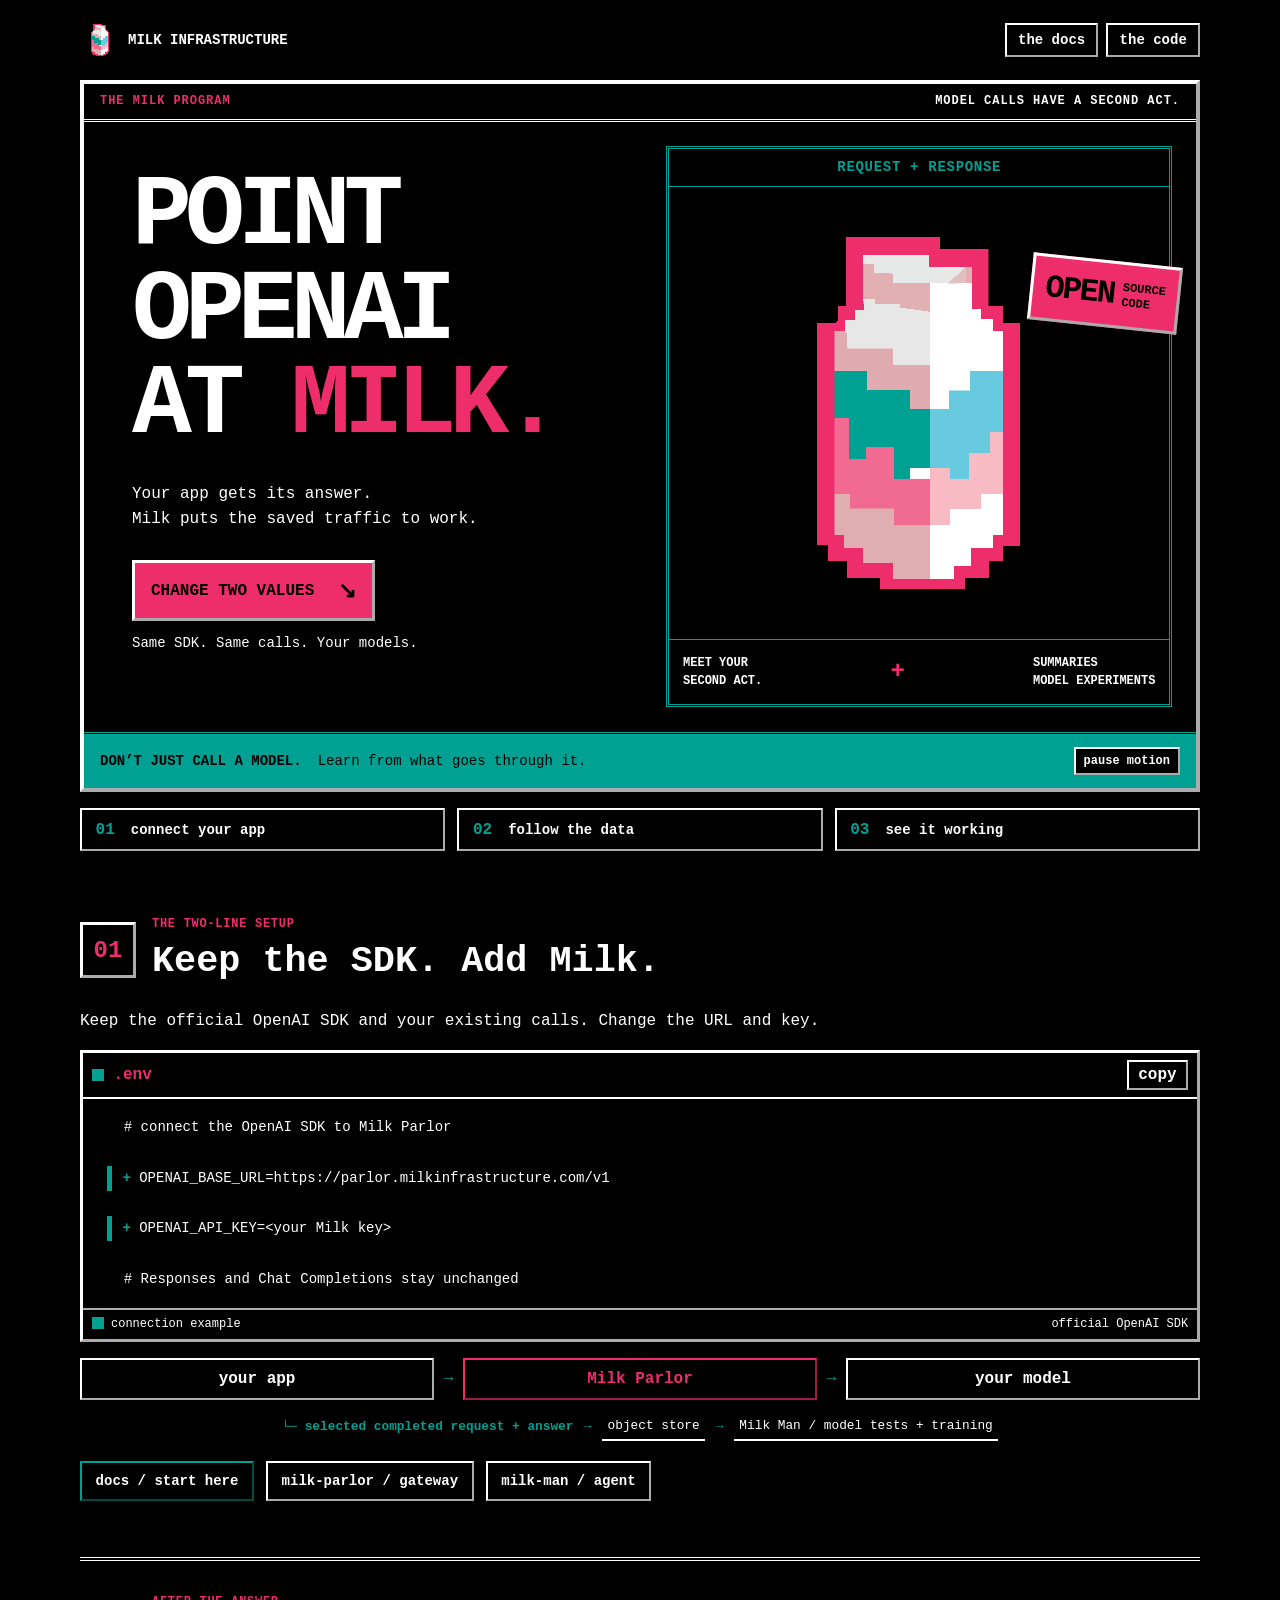
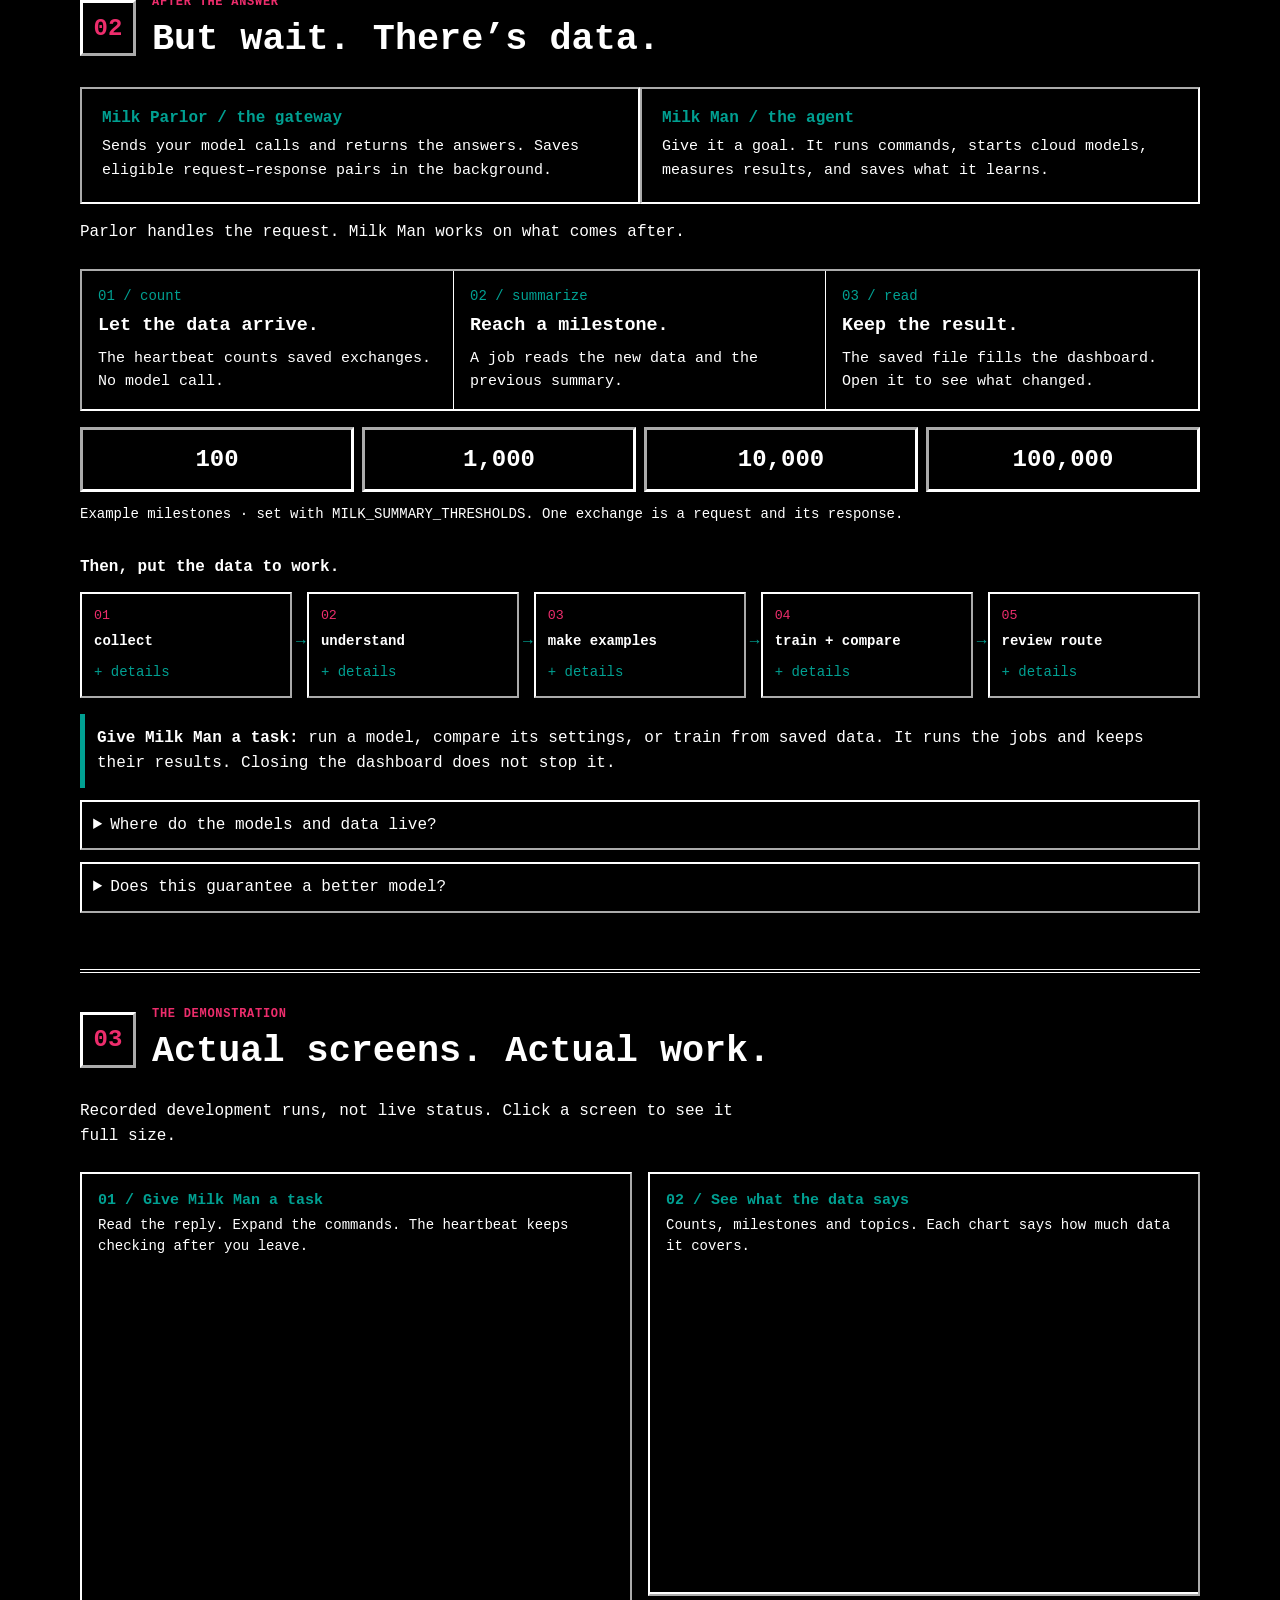
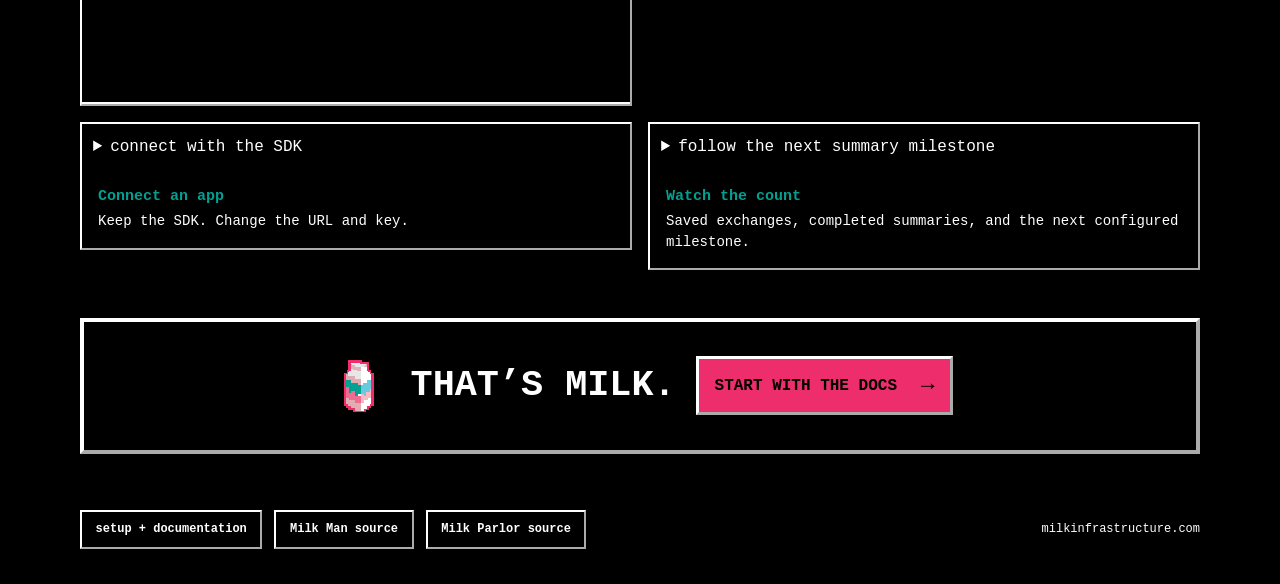
==== commit 3db10d01: "Give the Milk landing page a pixel broadcast presentation" ====
--- a/index.html
+++ b/index.html
@@ -10,19 +10,38 @@
   <link rel="stylesheet" href="/milk.css">
   <script src="/milk.js" defer></script>
 </head>
-<body>
+<body class="broadcast">
   <main>
-    <header class="masthead">
-      <img class="carton" src="/milk-carton.png" width="80" height="80" alt="">
-      <div>
-        <p class="domain">milkinfrastructure.com</p>
-        <h1>Point OpenAI at Milk.</h1>
-      </div>
+    <header class="station-bar">
+      <a class="station" href="/" aria-label="Milk Infrastructure home"><img class="carton" src="/milk-carton.png" width="80" height="80" alt="">MILK INFRASTRUCTURE</a>
+      <nav aria-label="Quick links"><a href="/docs/">the docs</a><a href="https://github.com/milkinfrastructure/milk-man">the code</a></nav>
     </header>
 
-    <p class="lede">Keep the official SDK and your existing calls. Change two values.</p>
+    <section class="transmission" aria-labelledby="milk-title">
+      <div class="broadcast-label"><span>THE MILK PROGRAM</span><span>MODEL CALLS HAVE A SECOND ACT.</span></div>
+      <div class="pitch">
+        <div class="pitch-copy">
+          <h1 id="milk-title">Point<br>OpenAI<br>at <span>Milk.</span></h1>
+          <p>Your app gets its answer.<br>Milk puts the saved traffic to work.</p>
+          <a class="order-button" href="#connect">CHANGE TWO VALUES <span aria-hidden="true">↘</span></a>
+          <p class="offer-note">Same SDK. Same calls. Your models.</p>
+        </div>
+        <div class="product-stage">
+          <div class="product-label">REQUEST + RESPONSE</div>
+          <img class="hero-carton" src="/milk-carton.png" width="4167" height="4167" alt="The original pink and teal pixel Milk carton">
+          <div class="product-stamp"><strong>OPEN</strong><span>SOURCE<br>CODE</span></div>
+          <div class="product-caption"><span>MEET YOUR<br>SECOND ACT.</span><b aria-hidden="true">+</b><span>SUMMARIES<br>MODEL EXPERIMENTS</span></div>
+        </div>
+      </div>
+      <div class="lower-third"><strong>DON’T JUST CALL A MODEL.</strong><span>Learn from what goes through it.</span><button id="motion" type="button" aria-pressed="false" hidden>pause motion</button></div>
+    </section>
 
-    <section class="editor" aria-label="Milk connection settings">
+    <nav class="program-guide" aria-label="On this page"><a href="#connect"><small>01</small> connect your app</a><a href="#after-title"><small>02</small> follow the data</a><a href="#screens-title"><small>03</small> see it working</a></nav>
+
+    <section class="connection" id="connect" aria-labelledby="connect-title">
+    <header class="segment-title"><span class="segment-number">01</span><div><p class="domain">THE TWO-LINE SETUP</p><h2 id="connect-title">Keep the SDK. Add Milk.</h2></div></header>
+    <p class="lede">Keep the official OpenAI SDK and your existing calls. Change the URL and key.</p>
+    <div class="editor" aria-label="Milk connection settings">
       <header class="editor-bar">
         <span class="lamp" aria-hidden="true"></span>
         <strong>.env</strong>
@@ -36,7 +55,7 @@
         <span><i class="status-light" aria-hidden="true"></i> connection example</span>
         <span id="copy-state" aria-live="polite">official OpenAI SDK</span>
       </footer>
-    </section>
+    </div>
 
     <div class="routes" aria-label="Milk request and data paths">
       <div class="route">
@@ -47,15 +66,15 @@
       </div>
     </div>
 
-    <nav aria-label="Milk source code">
+    <nav class="source-links" aria-label="Milk source code">
       <a class="primary" href="/docs/">docs / start here</a>
       <a href="https://github.com/milkinfrastructure/milk-parlor">milk-parlor / gateway</a>
       <a href="https://github.com/milkinfrastructure/milk-man">milk-man / agent</a>
     </nav>
+    </section>
 
     <section class="tour" aria-labelledby="after-title">
-      <p class="domain">after the answer</p>
-      <h2 id="after-title">Collect traffic. Run experiments.</h2>
+      <header class="segment-title"><span class="segment-number">02</span><div><p class="domain">AFTER THE ANSWER</p><h2 id="after-title">But wait. There’s data.</h2></div></header>
       <div class="programs overview">
         <article class="program"><h3>Milk Parlor / the gateway</h3><p>Sends your model calls and returns the answers. Saves eligible request–response pairs in the background.</p></article>
         <article class="program"><h3>Milk Man / the agent</h3><p>Give it a goal. It runs commands, starts cloud models, measures results, and saves what it learns.</p></article>
@@ -87,11 +106,18 @@
     </section>
 
     <section class="tour screens" aria-labelledby="screens-title">
-      <p class="domain">one local view</p>
-      <h2 id="screens-title">See what Milk is doing.</h2>
-      <p class="tour-intro">Actual development screens, not live status. Chat is for the task; summaries are for the data.</p>
+      <header class="segment-title"><span class="segment-number">03</span><div><p class="domain">THE DEMONSTRATION</p><h2 id="screens-title">Actual screens. Actual work.</h2></div></header>
+      <p class="tour-intro">Recorded development runs, not live status. Click a screen to see it full size.</p>
 
       <div class="shots">
+        <figure class="shot">
+          <figcaption><b>01 / Give Milk Man a task</b><span>Read the reply. Expand the commands. The heartbeat keeps checking after you leave.</span></figcaption>
+          <a href="/screens/dashboard-conversation.png" target="_blank" rel="noreferrer"><img src="/screens/dashboard-conversation.png" width="1200" height="1207" loading="lazy" decoding="async" alt="Milk Man chat reporting the completed three-step training run beside its idle heartbeat"></a>
+        </figure>
+        <figure class="shot">
+          <figcaption><b>02 / See what the data says</b><span>Counts, milestones and topics. Each chart says how much data it covers.</span></figcaption>
+          <a href="/screens/dashboard-summary.png" target="_blank" rel="noreferrer"><img src="/screens/dashboard-summary.png" width="1168" height="683" loading="lazy" decoding="async" alt="Milk Man summary of 100 exchanges with topics and tasks from eight labeled examples"></a>
+        </figure>
         <figure class="shot wide">
           <details><summary>connect with the SDK</summary><a href="/screens/dashboard-overview.png" target="_blank" rel="noreferrer"><img src="/screens/dashboard-overview.png" width="1200" height="1079" loading="lazy" decoding="async" alt="Milk dashboard with the two OpenAI SDK settings and request-to-storage diagram"></a></details>
           <figcaption><b>Connect an app</b><span>Keep the SDK. Change the URL and key.</span></figcaption>
@@ -100,17 +126,10 @@
           <details><summary>follow the next summary milestone</summary><a href="/screens/dashboard-loop.png" target="_blank" rel="noreferrer"><img src="/screens/dashboard-loop.png" width="1168" height="775" loading="lazy" decoding="async" alt="Milk Man showing 241 saved exchanges, 100 summarized, and the next summary milestone at 1000"></a></details>
           <figcaption><b>Watch the count</b><span>Saved exchanges, completed summaries, and the next configured milestone.</span></figcaption>
         </figure>
-        <figure class="shot">
-          <a href="/screens/dashboard-conversation.png" target="_blank" rel="noreferrer"><img src="/screens/dashboard-conversation.png" width="1200" height="1207" loading="lazy" decoding="async" alt="Milk Man chat reporting the completed three-step training run beside its idle heartbeat"></a>
-          <figcaption><b>Follow the task</b><span>Read the reply. Expand commands when you need them. See when the agent checks again.</span></figcaption>
-        </figure>
-        <figure class="shot">
-          <a href="/screens/dashboard-summary.png" target="_blank" rel="noreferrer"><img src="/screens/dashboard-summary.png" width="1168" height="683" loading="lazy" decoding="async" alt="Milk Man summary of 100 exchanges with topics and tasks from eight labeled examples"></a>
-          <figcaption><b>Read the data</b><span>Counts, milestone progress and topics. Each chart says how much data it covers.</span></figcaption>
-        </figure>
       </div>
     </section>
-    <footer class="page-footer"><a href="/docs/">setup + documentation</a><a href="https://github.com/milkinfrastructure/milk-man">Milk Man source</a><a href="https://github.com/milkinfrastructure/milk-parlor">Milk Parlor source</a></footer>
+    <section class="end-card" aria-labelledby="end-title"><img class="carton" src="/milk-carton.png" width="80" height="80" alt=""><h2 id="end-title">That’s Milk.</h2><a class="order-button" href="/docs/">START WITH THE DOCS <span aria-hidden="true">→</span></a></section>
+    <footer class="page-footer"><a href="/docs/">setup + documentation</a><a href="https://github.com/milkinfrastructure/milk-man">Milk Man source</a><a href="https://github.com/milkinfrastructure/milk-parlor">Milk Parlor source</a><span>milkinfrastructure.com</span></footer>
   </main>
 </body>
 </html>
--- a/milk.css
+++ b/milk.css
@@ -381,7 +381,117 @@
 .tree { color: var(--teal); }
 .fine { font-size: .85rem; }
 
+/* The public broadcast uses the same four inks and hard edges as the console. */
+.broadcast main { max-width: 70rem; padding-top: 1.25rem; }
+.broadcast h2 { font-size: clamp(1.5rem, 3.5vw, 2.3rem); }
+.broadcast p { line-height: 1.55; }
+.station-bar, .station-bar nav, .station, .broadcast-label, .lower-third { display: flex; align-items: center; }
+.station-bar { justify-content: space-between; gap: 1rem; margin-bottom: 1.25rem; }
+.station { border: 0; padding: 0; gap: .5rem; font-size: .875rem; }
+.station .carton { width: 2.5rem; height: 2.5rem; }
+.station-bar nav { margin: 0; gap: .5rem; }
+.station-bar nav a { padding: .45rem .7rem; font-size: .875rem; }
+.transmission { border: 4px outset var(--white); }
+.broadcast-label { justify-content: space-between; gap: 1rem; padding: .65rem 1rem; border-bottom: 3px double var(--white); font-size: .75rem; font-weight: 700; letter-spacing: .08em; }
+.broadcast-label span:first-child { color: var(--pink); }
+.pitch { display: grid; grid-template-columns: 1.1fr 1fr; }
+.pitch-copy { padding: clamp(1.5rem, 4vw, 3rem); }
+.pitch h1 { font-size: clamp(3.5rem, 7.8vw, 6.25rem); line-height: .95; letter-spacing: -.07em; text-transform: uppercase; }
+.pitch h1 span { color: var(--pink); }
+.pitch-copy > p { margin: 1.75rem 0; font-size: 1rem; }
+.order-button { display: inline-flex; gap: 1.5rem; align-items: center; justify-content: space-between; background: var(--pink); border: 3px outset var(--white); padding: .85rem 1rem; font-size: 1rem; color: var(--black); }
+.order-button:hover { background: var(--white); border-color: var(--white); }
+.order-button span { font-size: 1.4rem; }
+.pitch-copy .offer-note { margin: .75rem 0 0; font-size: .875rem; }
+.product-stage { display: grid; grid-template-rows: auto 1fr auto; position: relative; min-width: 0; margin: 1.5rem 1.5rem 1.5rem 0; border: 3px double var(--teal); }
+.product-label { padding: .65rem 1rem; border-bottom: 1px solid var(--teal); color: var(--teal); font-size: .875rem; font-weight: 700; text-align: center; letter-spacing: .05em; }
+.hero-carton { align-self: center; justify-self: center; display: block; width: 100%; height: auto; max-width: 27rem; margin: .65rem 0; image-rendering: pixelated; }
+.motion-ready .hero-carton { animation: carton-bob 3s steps(3, end) infinite; }
+.product-stamp { display: flex; align-items: center; gap: .5rem; position: absolute; right: -.7rem; top: 20%; padding: .75rem; background: var(--pink); color: var(--black); border: 3px outset var(--white); transform: rotate(6deg); }
+.product-stamp strong { font-size: 2rem; letter-spacing: -.06em; }
+.product-stamp span { font-size: .75rem; line-height: 1.2; font-weight: 700; }
+.product-caption { display: flex; align-items: center; justify-content: space-between; gap: .75rem; padding: .85rem; border-top: 1px solid var(--teal); font-size: .75rem; font-weight: 700; line-height: 1.5; }
+.product-caption b { color: var(--pink); font-size: 1.5rem; }
+.lower-third { flex-wrap: wrap; gap: .5rem 1rem; padding: .85rem 1rem; background: var(--teal); color: var(--black); border-top: 3px double var(--black); }
+.lower-third strong, .lower-third > span { font-size: .875rem; }
+.lower-third button { background: var(--black); color: var(--white); font-size: .75rem; padding: .3rem .5rem; }
+.program-guide { display: grid; grid-template-columns: repeat(3, 1fr); margin-top: 1rem; gap: .75rem; }
+.program-guide a { display: flex; gap: 1rem; align-items: center; font-size: .875rem; }
+.program-guide small { color: var(--teal); font-size: 1rem; }
+.connection { margin-top: 4rem; scroll-margin-top: 1rem; }
+.segment-title { display: flex; align-items: center; gap: 1rem; margin-bottom: 1.5rem; }
+.segment-number { display: grid; place-items: center; flex: 0 0 3.5rem; height: 3.5rem; border: 3px outset var(--white); color: var(--pink); font-size: 1.5rem; font-weight: 700; }
+.segment-title .domain { font-size: .75rem; letter-spacing: .06em; }
+.segment-title h2 { scroll-margin-top: 2rem; }
+.broadcast .lede { margin: 0 0 1rem; font-weight: 400; }
+.broadcast .editor pre { padding: 1rem 1.5rem; font-size: .875rem; }
+.broadcast .source-links { margin-top: 1.25rem; font-size: .875rem; }
+.broadcast .branch { flex-wrap: wrap; justify-content: center; }
+.broadcast .tour { margin-top: 3.5rem; border-top: 4px double var(--white); }
+.broadcast .overview { gap: 0; }
+.broadcast .program { padding: 1.25rem; }
+.broadcast .program h3 { color: var(--teal); font-size: 1rem; }
+.broadcast .program p { font-size: .9375rem; }
+.broadcast .checkpoint-flow h3 { font-size: 1.15rem; }
+.broadcast .checkpoint-flow p { font-size: .9375rem; }
+.broadcast .milestone-example { margin-top: 1rem; border: 0; gap: .5rem; }
+.broadcast .milestone-example span { border: 3px inset var(--white); font-size: clamp(.875rem, 2.5vw, 1.5rem); font-weight: 700; padding: 1rem .25rem; }
+.broadcast .milestone-example span::before { display: none; }
+.broadcast .config-note { margin-top: .75rem; }
+.broadcast .milk-loop { gap: .9rem; }
+.broadcast .milk-loop strong { font-size: .875rem; }
+.broadcast .screens h2 { margin-bottom: 0; }
+.broadcast .shots { grid-template-columns: repeat(2, minmax(0, 1fr)); }
+.broadcast .shot { align-self: start; }
+.broadcast .shot img { object-fit: cover; object-position: top; max-height: 27rem; }
+.broadcast .shot:has(details[open]) img { max-height: none; }
+.broadcast .shot figcaption { padding: 1rem; border-top: 0; }
+.broadcast .shot figcaption b { font-size: .9375rem; }
+.broadcast .shot figcaption span { font-size: .875rem; }
+.broadcast .shot.wide { grid-column: auto; }
+.broadcast .shot.wide:has(details[open]) { grid-column: 1 / -1; }
+.end-card { display: flex; align-items: center; justify-content: center; flex-wrap: wrap; gap: 1.25rem; border: 4px outset var(--white); padding: 2rem 1rem; margin-top: 3rem; }
+.end-card h2 { text-transform: uppercase; }
+.broadcast .page-footer { align-items: center; font-size: .75rem; border: 0; }
+.page-footer > span { margin-left: auto; }
+@keyframes carton-bob { 0%, 100% { transform: translateY(0); } 50% { transform: translateY(-9px); } }
+.paused .hero-carton { animation-play-state: paused; }
+@media (max-width: 48rem) {
+  .broadcast-label span:last-child { display: none; }
+  .pitch { grid-template-columns: 1fr 1fr; }
+  .pitch h1 { font-size: clamp(2.75rem, 8vw, 4rem); }
+  .pitch-copy { padding: 1.25rem; }
+  .product-stage { margin: 1.25rem 1.25rem 1.25rem 0; }
+  .product-caption { flex-direction: column; text-align: center; }
+  .product-caption > b { display: none; }
+  .product-stamp { top: 25%; padding: .5rem; }
+  .product-stamp strong { font-size: 1.5rem; }
+  .program-guide a { gap: .5rem; padding: .6rem; }
+  .broadcast .milk-loop { grid-template-columns: 1fr; }
+  .broadcast .milk-loop li:not(:last-child)::after { content: "↓"; top: auto; right: calc(50% - .3rem); bottom: -1.15rem; }
+}
 @media (max-width: 34rem) {
+  .station { font-size: .75rem; gap: .25rem; }
+  .station-bar { gap: .5rem; }
+  .station-bar nav { flex-direction: row; }
+  .station-bar nav a { font-size: .75rem; padding: .4rem; }
+  .station-bar nav a:last-child { display: none; }
+  .pitch { grid-template-columns: 1fr; }
+  .pitch h1 { font-size: clamp(3rem, 16vw, 5rem); }
+  .pitch-copy > p { margin: 1.25rem 0; }
+  .product-stage { margin: 0 1.25rem 1.25rem; }
+  .hero-carton { max-width: 17rem; }
+  .product-caption { flex-direction: row; }
+  .product-stamp { top: 20%; }
+  .lower-third button { margin-left: 0; }
+  .broadcast .program-guide { display: flex; flex-direction: column; gap: .5rem; }
+  .program-guide a { text-align: left; }
+  .connection { margin-top: 2.5rem; }
+  .segment-title { gap: .75rem; }
+  .segment-number { flex-basis: 2.5rem; height: 2.5rem; font-size: 1.125rem; }
+  .broadcast .editor pre { padding: .75rem; font-size: .875rem; }
+  .broadcast .shots { grid-template-columns: 1fr; }
+  .page-footer > span { margin-left: 0; }
   pre { white-space: pre-wrap; word-break: break-all; font-size: .78rem; }
   .added { overflow-wrap: anywhere; word-break: break-all; }
   .editor-status { flex-wrap: wrap; }
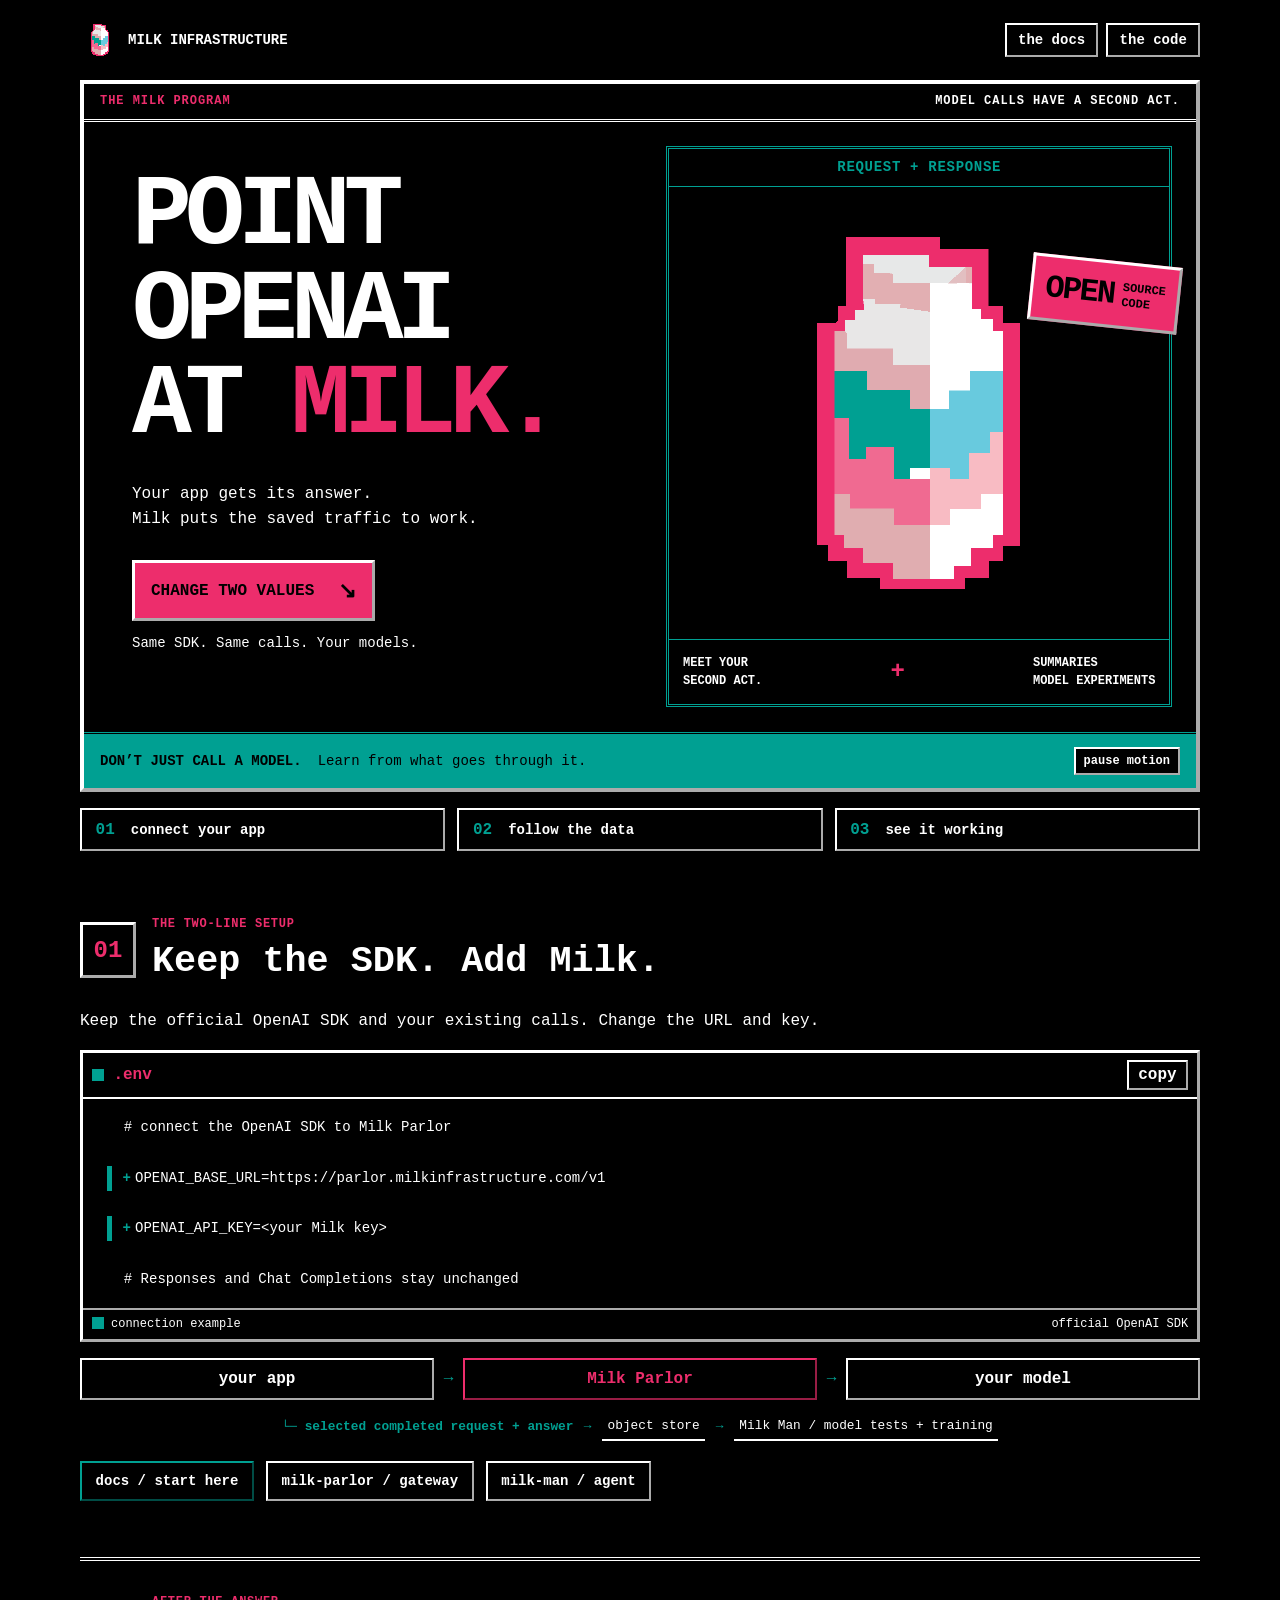
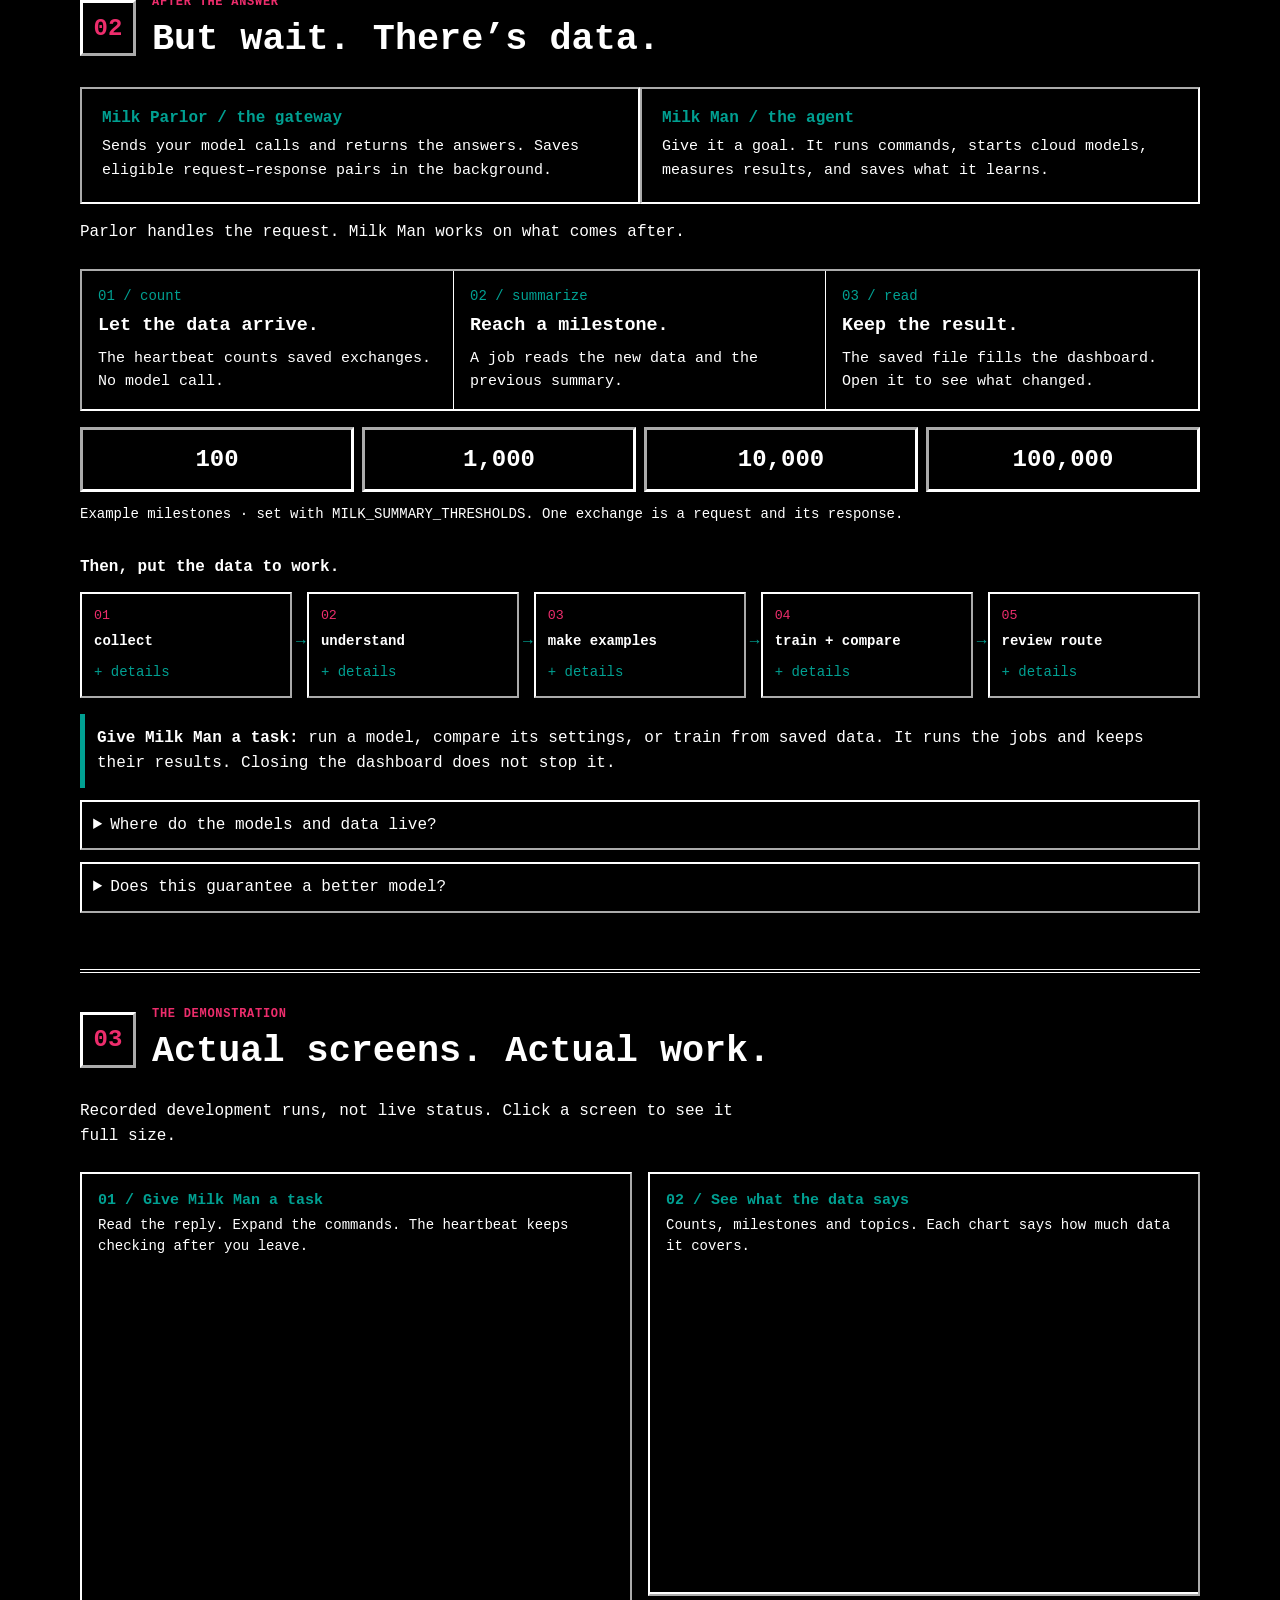
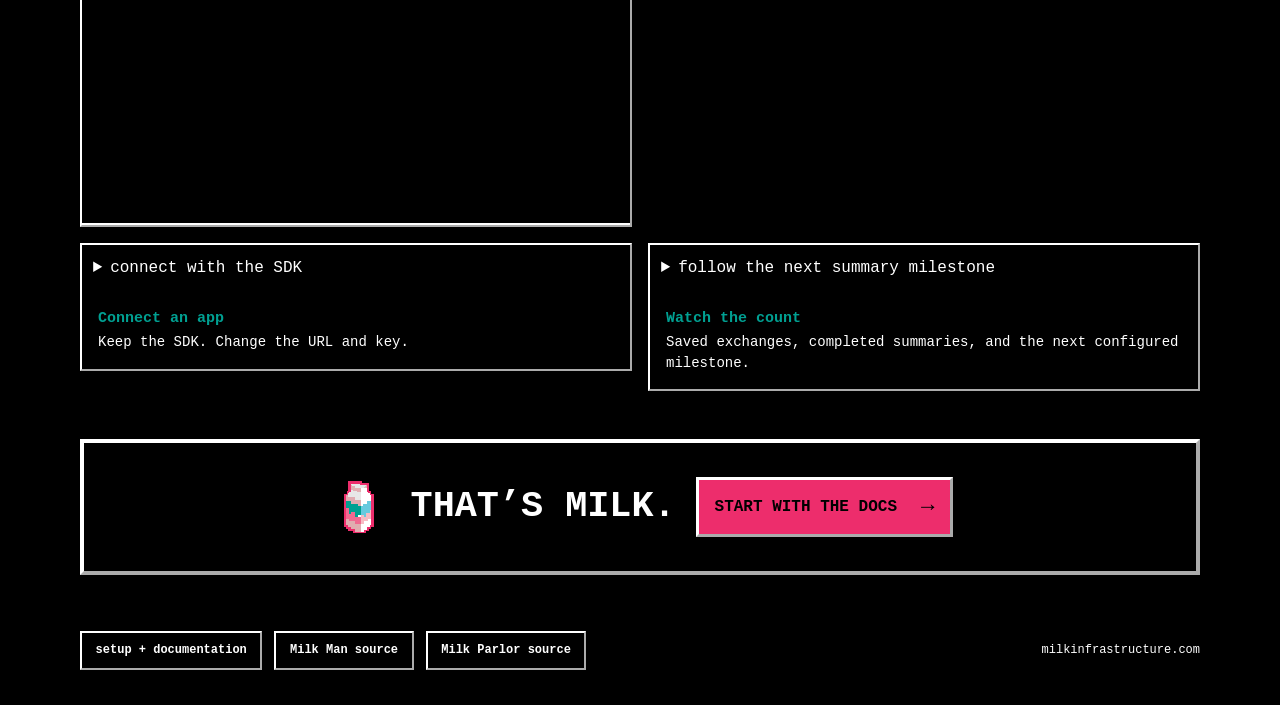
==== commit 5b349ee3: "Keep Milk landing and docs readable on phones" ====
--- a/index.html
+++ b/index.html
@@ -7,8 +7,8 @@
   <meta name="color-scheme" content="dark">
   <meta http-equiv="Content-Security-Policy" content="default-src 'self'; style-src 'self'; script-src 'self'; img-src 'self'; connect-src 'none'; object-src 'none'; base-uri 'none'; form-action 'none'">
   <title>Milk Infrastructure</title>
-  <link rel="stylesheet" href="/milk.css">
-  <script src="/milk.js" defer></script>
+  <link rel="stylesheet" href="/milk.css?v=20260905">
+  <script src="/milk.js?v=20260905" defer></script>
 </head>
 <body class="broadcast">
   <main>
@@ -48,8 +48,8 @@
         <button id="copy" type="button">copy</button>
       </header>
       <pre><code><span class="plain">  # connect the OpenAI SDK to Milk Parlor</span>
-<span class="added"><b>+</b> OPENAI_BASE_URL=https://parlor.milkinfrastructure.com/v1</span>
-<span class="added"><b>+</b> OPENAI_API_KEY=&lt;your Milk key&gt;</span>
+<span class="added"><b aria-hidden="true">+</b>OPENAI_BASE_URL=https://parlor.milkinfrastructure.com/v1</span>
+<span class="added"><b aria-hidden="true">+</b>OPENAI_API_KEY=&lt;your Milk key&gt;</span>
 <span class="plain">  # Responses and Chat Completions stay unchanged</span></code></pre>
       <footer class="editor-status">
         <span><i class="status-light" aria-hidden="true"></i> connection example</span>
@@ -112,18 +112,18 @@
       <div class="shots">
         <figure class="shot">
           <figcaption><b>01 / Give Milk Man a task</b><span>Read the reply. Expand the commands. The heartbeat keeps checking after you leave.</span></figcaption>
-          <a href="/screens/dashboard-conversation.png" target="_blank" rel="noreferrer"><img src="/screens/dashboard-conversation.png" width="1200" height="1207" loading="lazy" decoding="async" alt="Milk Man chat reporting the completed three-step training run beside its idle heartbeat"></a>
+          <a href="/screens/dashboard-conversation.png?v=3db10d0" target="_blank" rel="noreferrer"><img src="/screens/dashboard-conversation.png?v=3db10d0" width="1200" height="1207" loading="lazy" decoding="async" alt="Milk Man chat reporting the completed three-step training run beside its idle heartbeat"></a>
         </figure>
         <figure class="shot">
           <figcaption><b>02 / See what the data says</b><span>Counts, milestones and topics. Each chart says how much data it covers.</span></figcaption>
-          <a href="/screens/dashboard-summary.png" target="_blank" rel="noreferrer"><img src="/screens/dashboard-summary.png" width="1168" height="683" loading="lazy" decoding="async" alt="Milk Man summary of 100 exchanges with topics and tasks from eight labeled examples"></a>
+          <a href="/screens/dashboard-summary.png?v=3db10d0" target="_blank" rel="noreferrer"><img src="/screens/dashboard-summary.png?v=3db10d0" width="1168" height="683" loading="lazy" decoding="async" alt="Milk Man summary of 100 exchanges with topics and tasks from eight labeled examples"></a>
         </figure>
         <figure class="shot wide">
-          <details><summary>connect with the SDK</summary><a href="/screens/dashboard-overview.png" target="_blank" rel="noreferrer"><img src="/screens/dashboard-overview.png" width="1200" height="1079" loading="lazy" decoding="async" alt="Milk dashboard with the two OpenAI SDK settings and request-to-storage diagram"></a></details>
+          <details><summary>connect with the SDK</summary><a href="/screens/dashboard-overview.png?v=3db10d0" target="_blank" rel="noreferrer"><img src="/screens/dashboard-overview.png?v=3db10d0" width="1200" height="1079" loading="lazy" decoding="async" alt="Milk dashboard with the two OpenAI SDK settings and request-to-storage diagram"></a></details>
           <figcaption><b>Connect an app</b><span>Keep the SDK. Change the URL and key.</span></figcaption>
         </figure>
         <figure class="shot wide">
-          <details><summary>follow the next summary milestone</summary><a href="/screens/dashboard-loop.png" target="_blank" rel="noreferrer"><img src="/screens/dashboard-loop.png" width="1168" height="775" loading="lazy" decoding="async" alt="Milk Man showing 241 saved exchanges, 100 summarized, and the next summary milestone at 1000"></a></details>
+          <details><summary>follow the next summary milestone</summary><a href="/screens/dashboard-loop.png?v=3db10d0" target="_blank" rel="noreferrer"><img src="/screens/dashboard-loop.png?v=3db10d0" width="1168" height="775" loading="lazy" decoding="async" alt="Milk Man showing 241 saved exchanges, 100 summarized, and the next summary milestone at 1000"></a></details>
           <figcaption><b>Watch the count</b><span>Saved exchanges, completed summaries, and the next configured milestone.</span></figcaption>
         </figure>
       </div>
--- a/milk.css
+++ b/milk.css
@@ -121,7 +121,7 @@
 code span { display: block; }
 .plain { color: var(--white); }
 .added { border-left: .35rem solid var(--teal); padding-left: .65rem; }
-.added b { color: var(--teal); }
+.added b { color: var(--teal); margin-right: .5ch; }
 
 .routes { margin: 1rem 0; }
 
@@ -295,6 +295,7 @@
 .docs { max-width: 56rem; }
 
 .docs .masthead { margin-bottom: 1.5rem; }
+.docs .masthead > div { min-width: 0; overflow-wrap: anywhere; }
 
 .docs-nav {
   margin: 0 0 2.5rem;
@@ -443,8 +444,6 @@
 .broadcast .screens h2 { margin-bottom: 0; }
 .broadcast .shots { grid-template-columns: repeat(2, minmax(0, 1fr)); }
 .broadcast .shot { align-self: start; }
-.broadcast .shot img { object-fit: cover; object-position: top; max-height: 27rem; }
-.broadcast .shot:has(details[open]) img { max-height: none; }
 .broadcast .shot figcaption { padding: 1rem; border-top: 0; }
 .broadcast .shot figcaption b { font-size: .9375rem; }
 .broadcast .shot figcaption span { font-size: .875rem; }
@@ -457,6 +456,10 @@
 @keyframes carton-bob { 0%, 100% { transform: translateY(0); } 50% { transform: translateY(-9px); } }
 .paused .hero-carton { animation-play-state: paused; }
 @media (max-width: 48rem) {
+  button, a, summary { min-height: 44px; touch-action: manipulation; }
+  .station-bar nav a, .lower-third button { font-size: .875rem; }
+  .station-bar nav a { display: inline-flex; align-items: center; }
+  .doc-section a { display: inline-flex; align-items: center; }
   .broadcast-label span:last-child { display: none; }
   .pitch { grid-template-columns: 1fr 1fr; }
   .pitch h1 { font-size: clamp(2.75rem, 8vw, 4rem); }
@@ -474,7 +477,7 @@
   .station { font-size: .75rem; gap: .25rem; }
   .station-bar { gap: .5rem; }
   .station-bar nav { flex-direction: row; }
-  .station-bar nav a { font-size: .75rem; padding: .4rem; }
+  .station-bar nav a { padding: .4rem; }
   .station-bar nav a:last-child { display: none; }
   .pitch { grid-template-columns: 1fr; }
   .pitch h1 { font-size: clamp(3rem, 16vw, 5rem); }
@@ -490,10 +493,14 @@
   .segment-title { gap: .75rem; }
   .segment-number { flex-basis: 2.5rem; height: 2.5rem; font-size: 1.125rem; }
   .broadcast .editor pre { padding: .75rem; font-size: .875rem; }
+  .editor pre { white-space: normal; }
+  .editor code span { white-space: pre-wrap; margin: .75rem 0; }
+  .added { position: relative; padding-left: 1.35rem; }
+  .added b { position: absolute; left: .4rem; }
   .broadcast .shots { grid-template-columns: 1fr; }
   .page-footer > span { margin-left: 0; }
-  pre { white-space: pre-wrap; word-break: break-all; font-size: .78rem; }
-  .added { overflow-wrap: anywhere; word-break: break-all; }
+  pre { white-space: pre-wrap; overflow-wrap: anywhere; font-size: .875rem; }
+  .added { overflow-wrap: anywhere; }
   .editor-status { flex-wrap: wrap; }
   .route { grid-template-columns: 1fr; }
   .route b { transform: rotate(90deg); }
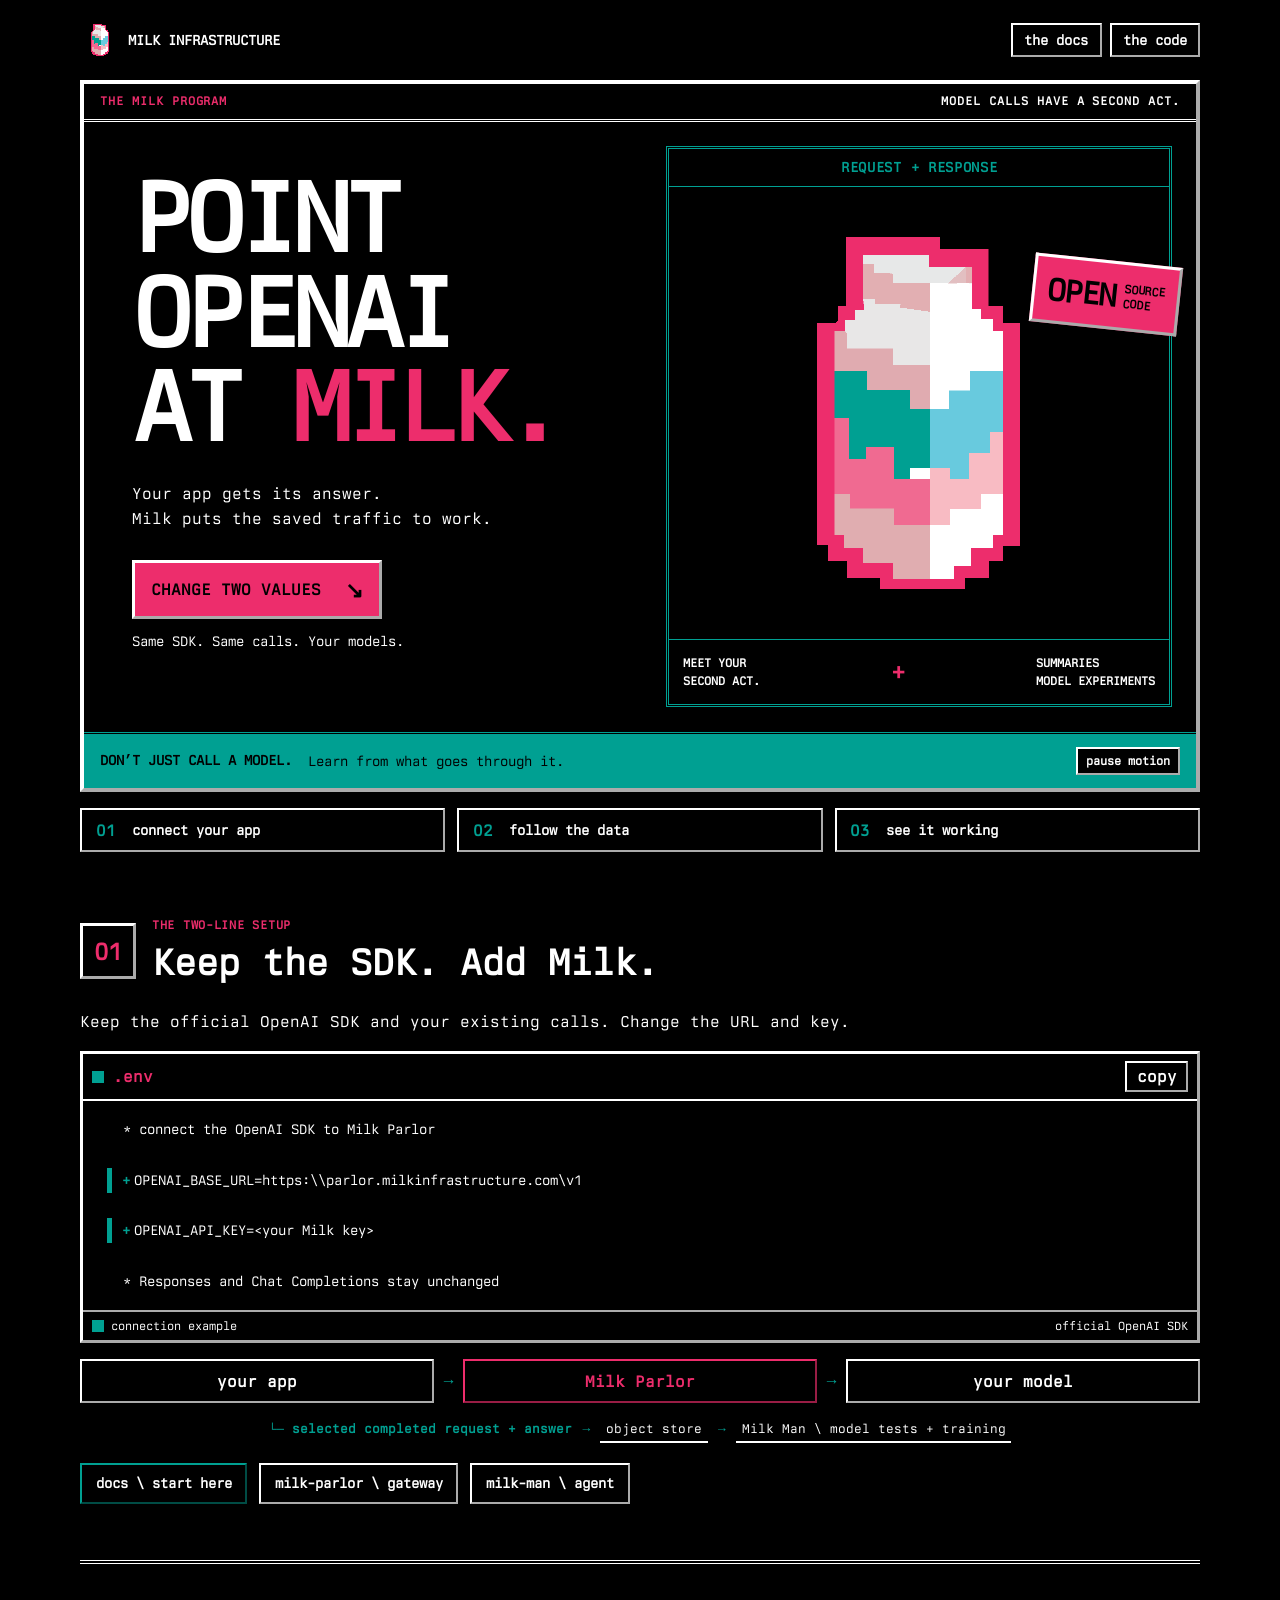
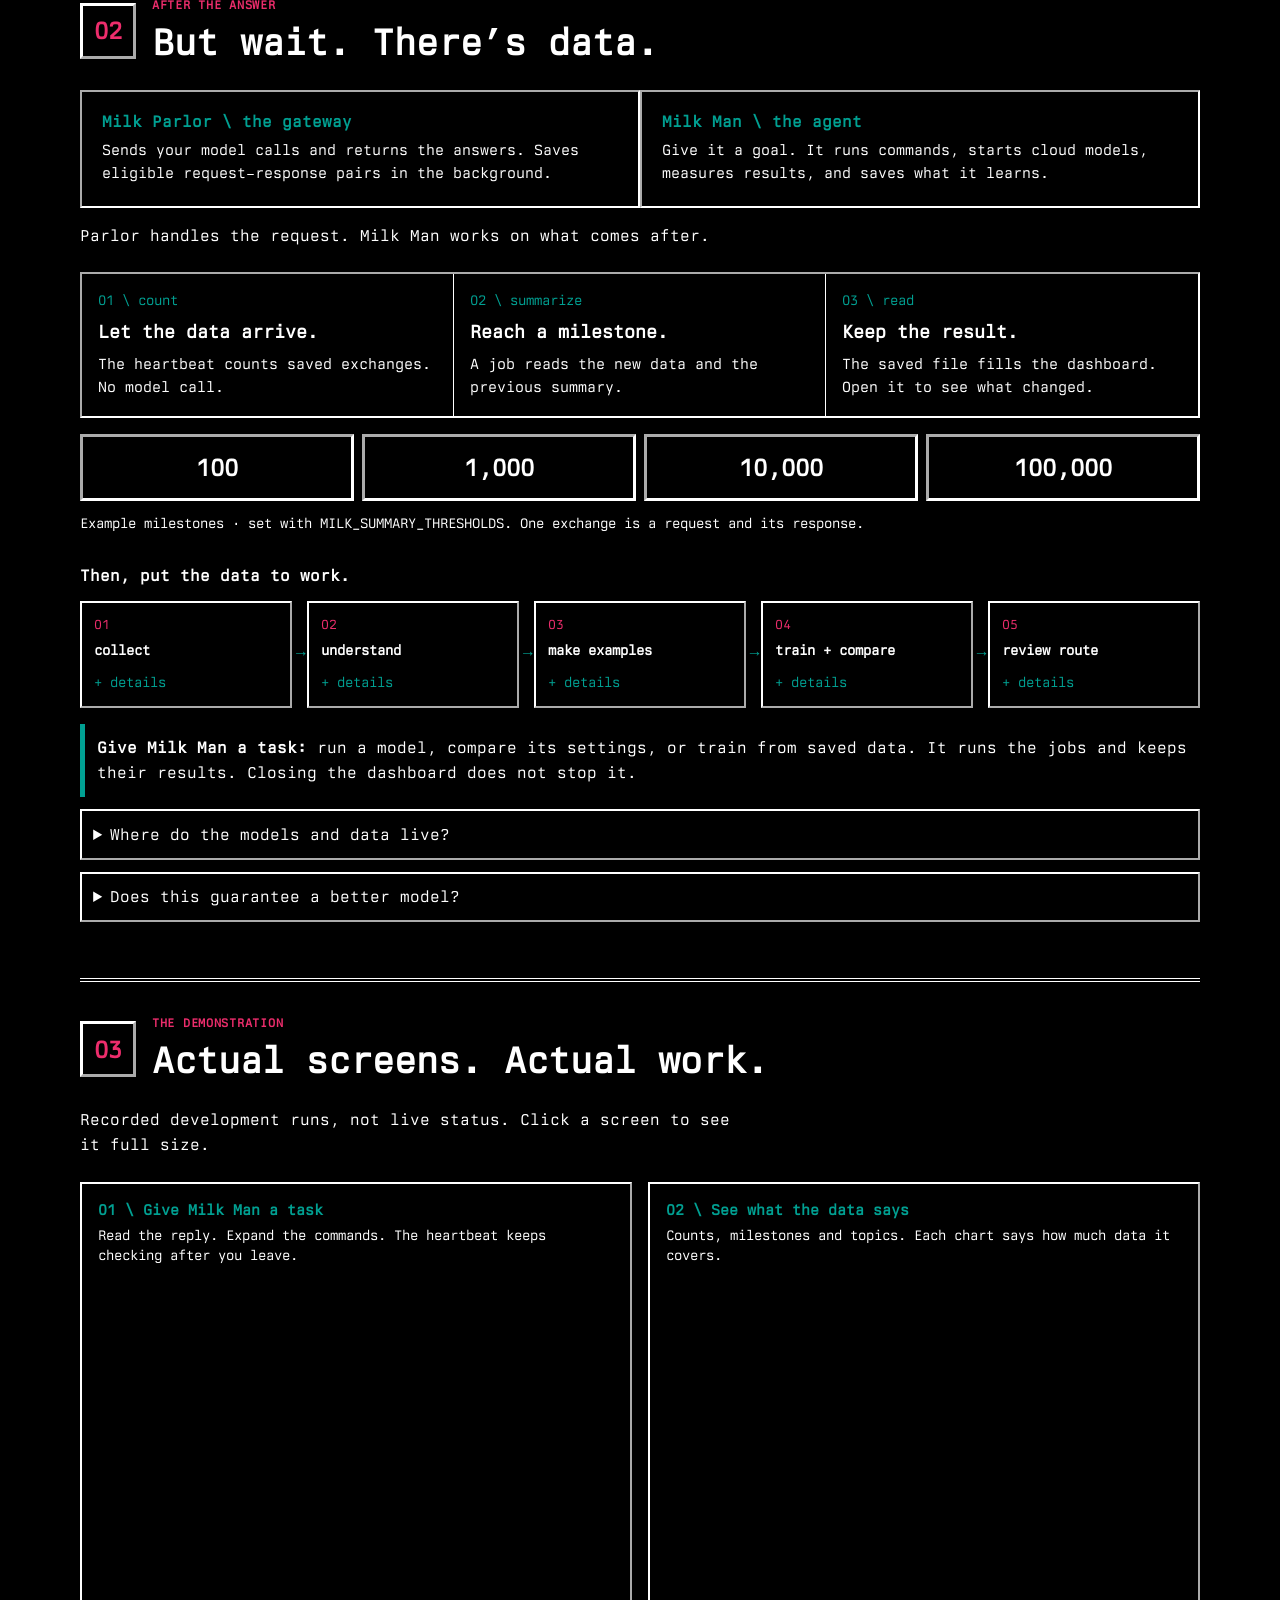
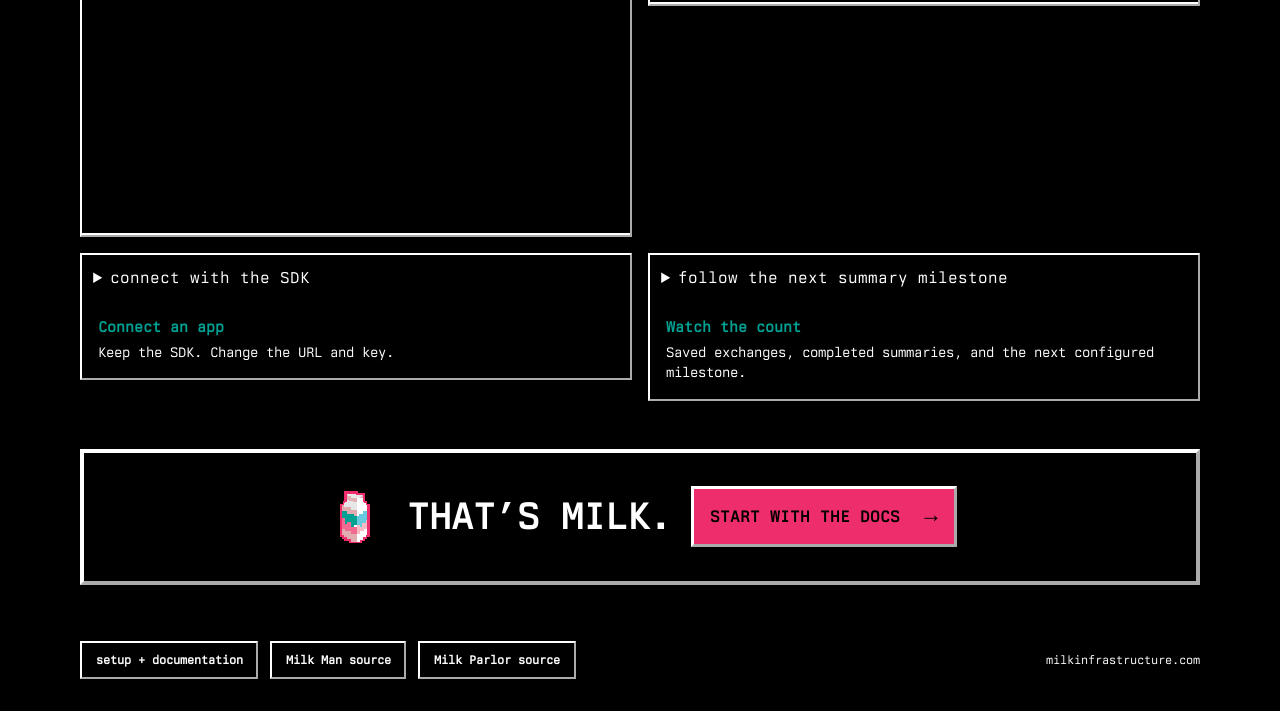
==== commit dc90ac9c: "Use the original Smart ERP Berkeley Mono font" ====
--- a/index.html
+++ b/index.html
@@ -7,7 +7,7 @@
   <meta name="color-scheme" content="dark">
   <meta http-equiv="Content-Security-Policy" content="default-src 'self'; style-src 'self'; script-src 'self'; img-src 'self'; connect-src 'none'; object-src 'none'; base-uri 'none'; form-action 'none'">
   <title>Milk Infrastructure</title>
-  <link rel="stylesheet" href="/milk.css?v=20260905">
+  <link rel="stylesheet" href="/milk.css?v=20260905-berkeley">
   <script src="/milk.js?v=20260905" defer></script>
 </head>
 <body class="broadcast">
--- a/milk.css
+++ b/milk.css
@@ -1,3 +1,11 @@
+@font-face {
+  font-family: "Berkeley Mono";
+  src: url("/BerkeleyMonoTrial-Regular.otf") format("opentype");
+  font-weight: 400;
+  font-style: normal;
+  font-display: swap;
+}
+
 :root {
   --black: #000;
   --white: #fff;
@@ -14,8 +22,10 @@
   margin: 0;
   background: var(--black);
   color: var(--white);
-  font-family: ui-monospace, Menlo, Monaco, "Courier New", monospace;
-}
+  font-family: "Berkeley Mono", monospace;
+}
+
+code { font: inherit; }
 
 main {
   width: calc(100% - 2rem);
@@ -325,6 +335,7 @@
 .doc-section p,
 .doc-section li,
 .terms dd { line-height: 1.55; }
+.docs :not(pre) > code { overflow-wrap: anywhere; }
 
 .programs {
   display: grid;
@@ -387,8 +398,8 @@
 .broadcast h2 { font-size: clamp(1.5rem, 3.5vw, 2.3rem); }
 .broadcast p { line-height: 1.55; }
 .station-bar, .station-bar nav, .station, .broadcast-label, .lower-third { display: flex; align-items: center; }
-.station-bar { justify-content: space-between; gap: 1rem; margin-bottom: 1.25rem; }
-.station { border: 0; padding: 0; gap: .5rem; font-size: .875rem; }
+.station-bar { justify-content: space-between; flex-wrap: wrap; gap: 1rem; margin-bottom: 1.25rem; }
+.station { border: 0; padding: 0; gap: .5rem; font-size: .875rem; min-width: 0; overflow-wrap: anywhere; }
 .station .carton { width: 2.5rem; height: 2.5rem; }
 .station-bar nav { margin: 0; gap: .5rem; }
 .station-bar nav a { padding: .45rem .7rem; font-size: .875rem; }
@@ -455,11 +466,13 @@
 .page-footer > span { margin-left: auto; }
 @keyframes carton-bob { 0%, 100% { transform: translateY(0); } 50% { transform: translateY(-9px); } }
 .paused .hero-carton { animation-play-state: paused; }
-@media (max-width: 48rem) {
-  button, a, summary { min-height: 44px; touch-action: manipulation; }
+@media (max-width: 48rem), (any-pointer: coarse) {
+  button, a, summary { min-width: 44px; min-height: 44px; touch-action: manipulation; }
   .station-bar nav a, .lower-third button { font-size: .875rem; }
   .station-bar nav a { display: inline-flex; align-items: center; }
   .doc-section a { display: inline-flex; align-items: center; }
+}
+@media (max-width: 48rem) {
   .broadcast-label span:last-child { display: none; }
   .pitch { grid-template-columns: 1fr 1fr; }
   .pitch h1 { font-size: clamp(2.75rem, 8vw, 4rem); }
@@ -498,6 +511,7 @@
   .added { position: relative; padding-left: 1.35rem; }
   .added b { position: absolute; left: .4rem; }
   .broadcast .shots { grid-template-columns: 1fr; }
+  .broadcast .milestone-example { grid-template-columns: repeat(2, minmax(0, 1fr)); }
   .page-footer > span { margin-left: 0; }
   pre { white-space: pre-wrap; overflow-wrap: anywhere; font-size: .875rem; }
   .added { overflow-wrap: anywhere; }
